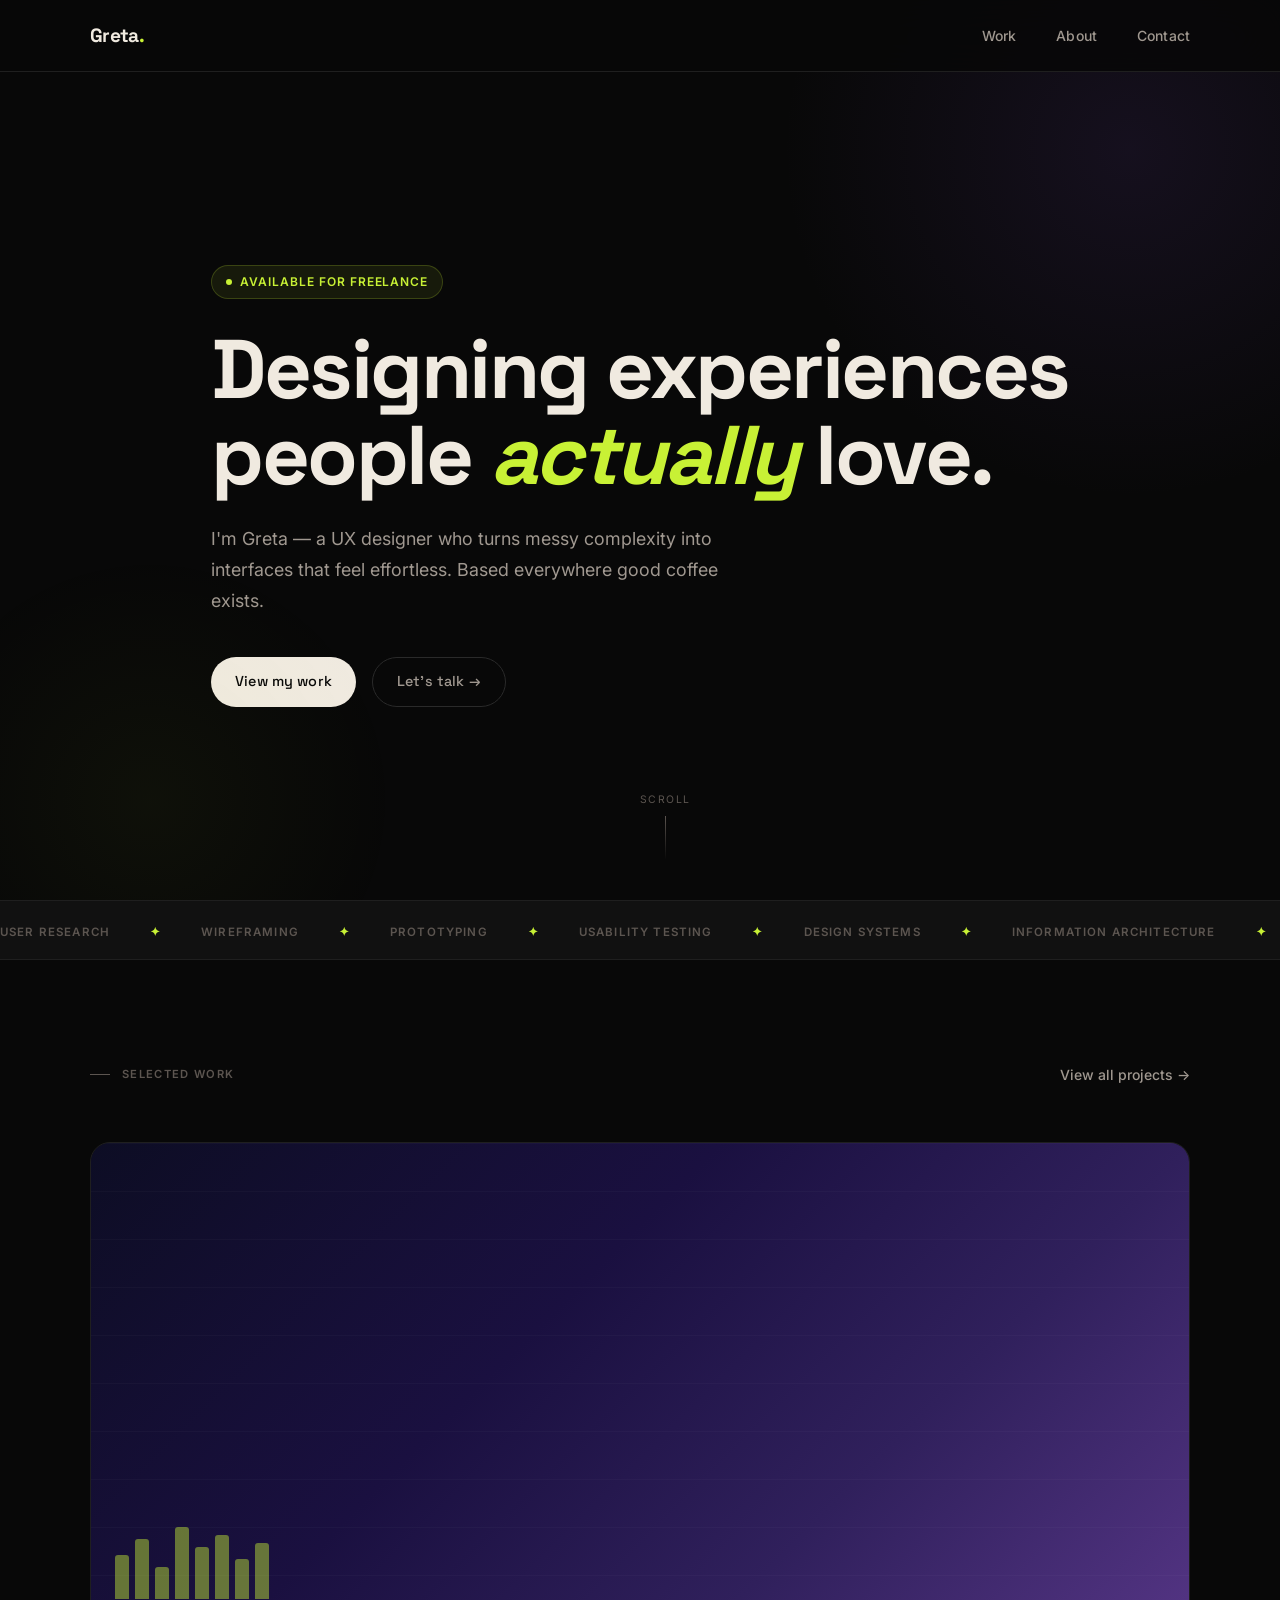
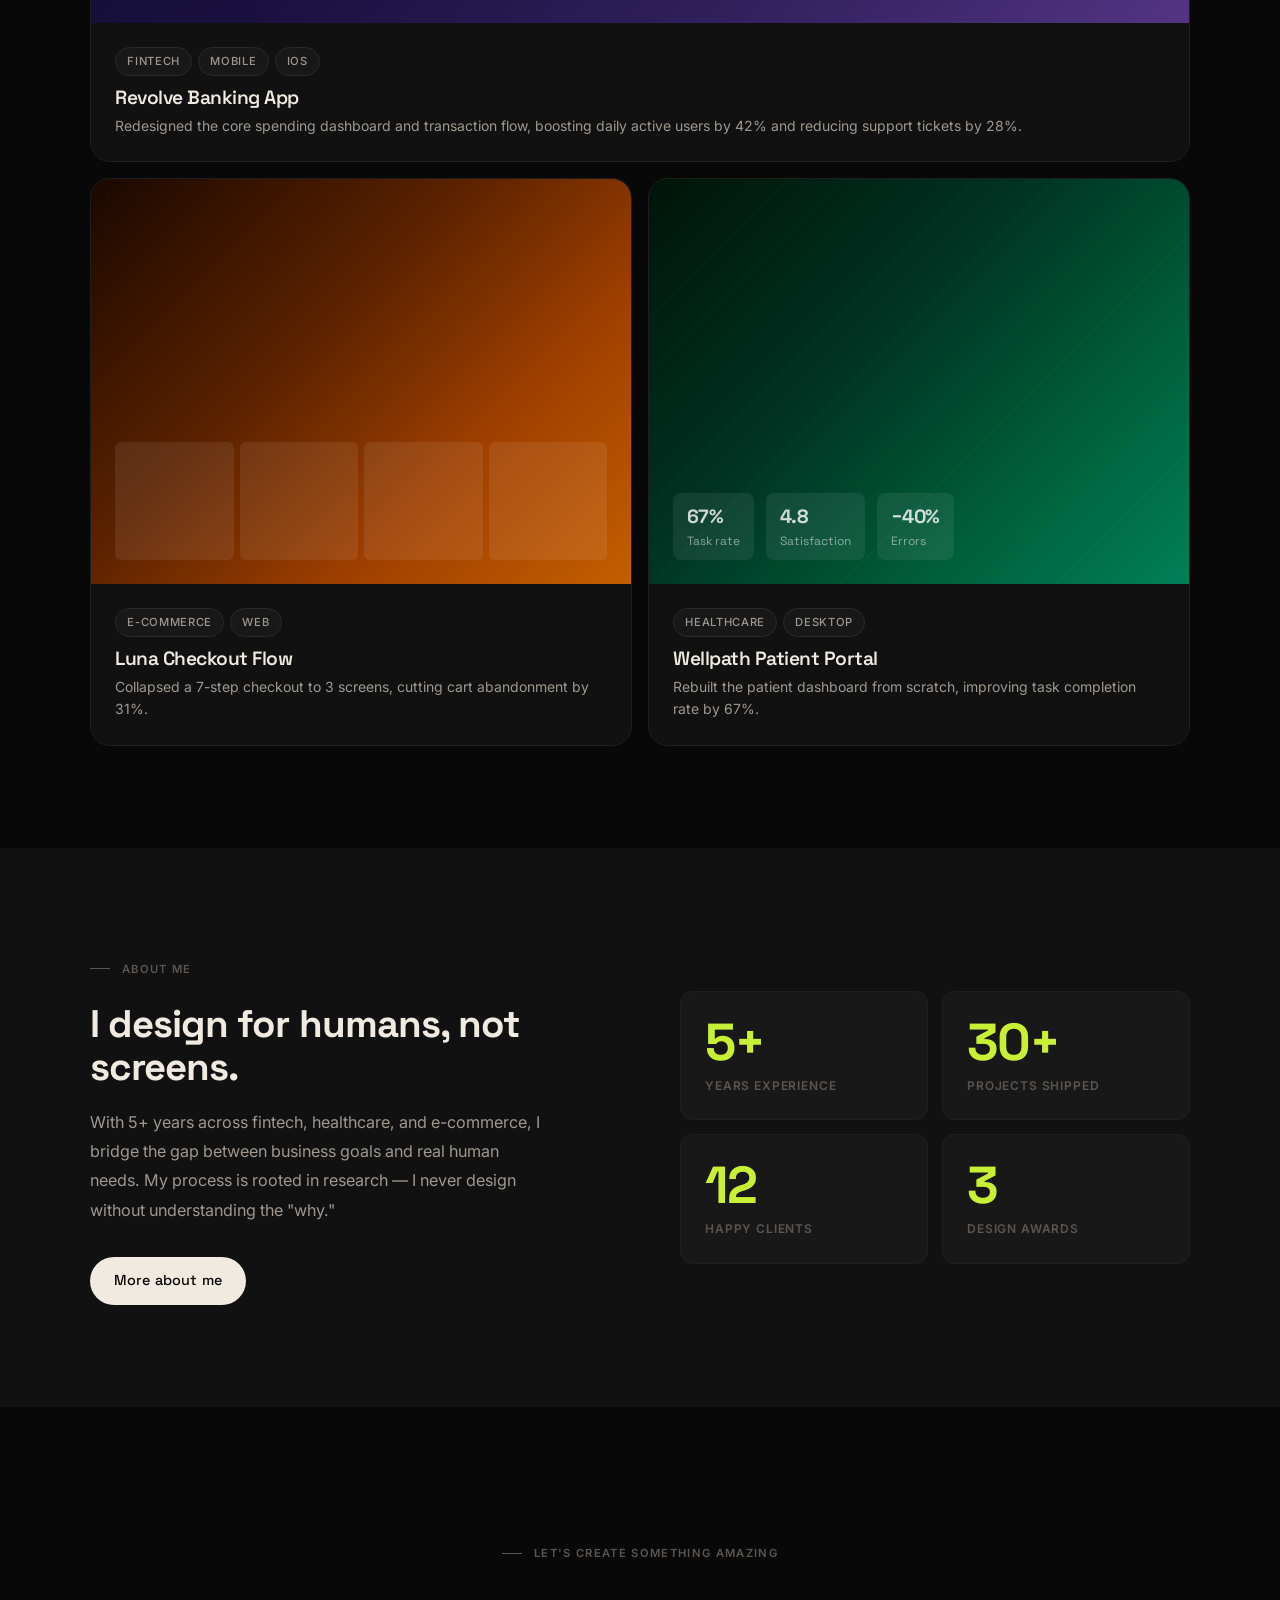
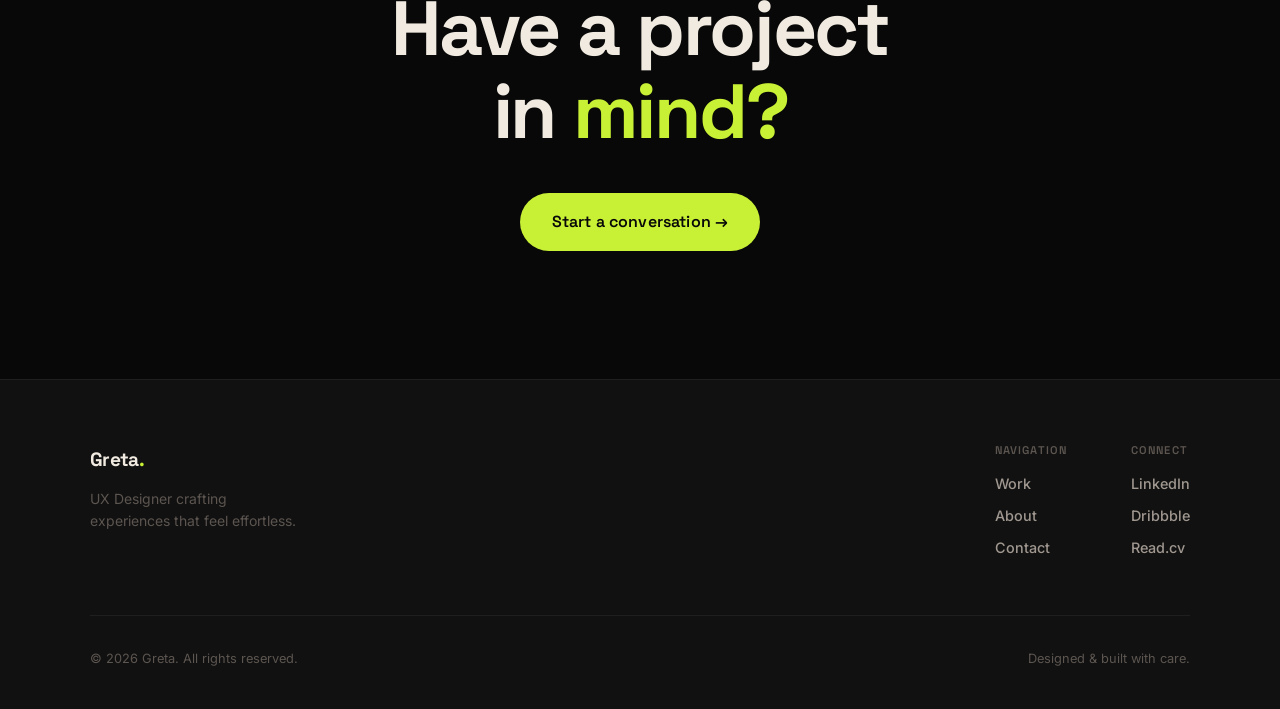
==== index.html @ 7b1c14b8 "first commit" ====
<!DOCTYPE html>
<html lang="en">
<head>
  <meta charset="UTF-8">
  <meta name="viewport" content="width=device-width, initial-scale=1.0">
  <meta name="description" content="Greta — UX Designer crafting intuitive digital experiences that people actually love.">
  <title>Greta — UX Designer</title>
  <link rel="preconnect" href="https://fonts.googleapis.com">
  <link rel="preconnect" href="https://fonts.gstatic.com" crossorigin>
  <link href="https://fonts.googleapis.com/css2?family=Space+Grotesk:wght@300;400;500;600;700&family=Inter:ital,wght@0,300;0,400;0,500;1,400&display=swap" rel="stylesheet">
  <link rel="stylesheet" href="css/style.css">
</head>
<body>

  <!-- ── Navigation ── -->
  <nav class="nav">
    <div class="nav__inner">
      <a href="index.html" class="nav__logo">Greta<span>.</span></a>
      <div class="nav__links">
        <a href="work/index.html"    class="nav__link">Work</a>
        <a href="about/index.html"   class="nav__link">About</a>
        <a href="contact/index.html" class="nav__link">Contact</a>
      </div>
    </div>
  </nav>

  <!-- ── Hero ── -->
  <section class="hero">
    <div class="container">
      <div class="hero__badge">Available for freelance</div>
      <h1 class="hero__hed">
        Designing experiences<br>
        people <em>actually</em> love.
      </h1>
      <p class="hero__sub">
        I'm Greta — a UX designer who turns messy complexity into
        interfaces that feel effortless. Based everywhere good coffee exists.
      </p>
      <div class="hero__actions">
        <a href="work/index.html"    class="btn btn--primary">View my work</a>
        <a href="contact/index.html" class="btn btn--ghost">Let's talk →</a>
      </div>
    </div>
    <div class="hero__scroll">scroll</div>
  </section>

  <!-- ── Marquee ── -->
  <div class="marquee">
    <div class="marquee__track">
      <span>User Research</span><span class="dot">✦</span>
      <span>Wireframing</span><span class="dot">✦</span>
      <span>Prototyping</span><span class="dot">✦</span>
      <span>Usability Testing</span><span class="dot">✦</span>
      <span>Design Systems</span><span class="dot">✦</span>
      <span>Information Architecture</span><span class="dot">✦</span>
      <span>Figma</span><span class="dot">✦</span>
      <span>Interaction Design</span><span class="dot">✦</span>
      <!-- duplicate for seamless loop -->
      <span>User Research</span><span class="dot">✦</span>
      <span>Wireframing</span><span class="dot">✦</span>
      <span>Prototyping</span><span class="dot">✦</span>
      <span>Usability Testing</span><span class="dot">✦</span>
      <span>Design Systems</span><span class="dot">✦</span>
      <span>Information Architecture</span><span class="dot">✦</span>
      <span>Figma</span><span class="dot">✦</span>
      <span>Interaction Design</span><span class="dot">✦</span>
    </div>
  </div>

  <!-- ── Selected Work ── -->
  <section class="section">
    <div class="container">
      <div class="section-header">
        <span class="s-label">Selected Work</span>
        <a href="work/index.html" class="section-header__more">View all projects →</a>
      </div>

      <div class="work-grid">

        <!-- Card 1 — Large, Fintech -->
        <article class="work-card work-card--large">
          <a href="work/index.html">
            <div class="work-card__thumb work-card__thumb--fin">
              <div class="work-card__thumb-inner">
                <div class="ui-chart">
                  <div class="ui-chart__bar" style="height:55%"></div>
                  <div class="ui-chart__bar" style="height:75%"></div>
                  <div class="ui-chart__bar" style="height:40%"></div>
                  <div class="ui-chart__bar" style="height:90%"></div>
                  <div class="ui-chart__bar" style="height:65%"></div>
                  <div class="ui-chart__bar" style="height:80%"></div>
                  <div class="ui-chart__bar" style="height:50%"></div>
                  <div class="ui-chart__bar" style="height:70%"></div>
                </div>
              </div>
              <div class="work-card__overlay"><span>View Case Study →</span></div>
            </div>
            <div class="work-card__body">
              <div class="work-card__tags">
                <span class="tag">Fintech</span>
                <span class="tag">Mobile</span>
                <span class="tag">iOS</span>
              </div>
              <h3 class="work-card__title">Revolve Banking App</h3>
              <p class="work-card__desc">Redesigned the core spending dashboard and transaction flow, boosting daily active users by 42% and reducing support tickets by 28%.</p>
            </div>
          </a>
        </article>

        <!-- Card 2 — E-Commerce -->
        <article class="work-card">
          <a href="work/index.html">
            <div class="work-card__thumb work-card__thumb--eco">
              <div class="work-card__thumb-inner">
                <div class="ui-grid">
                  <div class="ui-grid__cell"></div>
                  <div class="ui-grid__cell"></div>
                  <div class="ui-grid__cell"></div>
                  <div class="ui-grid__cell"></div>
                </div>
              </div>
              <div class="work-card__overlay"><span>View Case Study →</span></div>
            </div>
            <div class="work-card__body">
              <div class="work-card__tags">
                <span class="tag">E-Commerce</span>
                <span class="tag">Web</span>
              </div>
              <h3 class="work-card__title">Luna Checkout Flow</h3>
              <p class="work-card__desc">Collapsed a 7-step checkout to 3 screens, cutting cart abandonment by 31%.</p>
            </div>
          </a>
        </article>

        <!-- Card 3 — Healthcare -->
        <article class="work-card">
          <a href="work/index.html">
            <div class="work-card__thumb work-card__thumb--health">
              <div class="work-card__thumb-inner">
                <div class="ui-stats">
                  <div class="ui-stat"><strong>67%</strong>Task rate</div>
                  <div class="ui-stat"><strong>4.8</strong>Satisfaction</div>
                  <div class="ui-stat"><strong>−40%</strong>Errors</div>
                </div>
              </div>
              <div class="work-card__overlay"><span>View Case Study →</span></div>
            </div>
            <div class="work-card__body">
              <div class="work-card__tags">
                <span class="tag">Healthcare</span>
                <span class="tag">Desktop</span>
              </div>
              <h3 class="work-card__title">Wellpath Patient Portal</h3>
              <p class="work-card__desc">Rebuilt the patient dashboard from scratch, improving task completion rate by 67%.</p>
            </div>
          </a>
        </article>

      </div>
    </div>
  </section>

  <!-- ── About Strip ── -->
  <section class="section section--alt">
    <div class="container">
      <div class="about-strip">
        <div class="about-strip__text">
          <span class="s-label">About me</span>
          <h2 class="about-strip__hed">I design for humans, not screens.</h2>
          <p class="about-strip__p">
            With 5+ years across fintech, healthcare, and e-commerce, I bridge
            the gap between business goals and real human needs. My process
            is rooted in research — I never design without understanding the "why."
          </p>
          <a href="about/index.html" class="btn btn--primary about-strip__cta">More about me</a>
        </div>
        <div class="stats-grid">
          <div class="stat-card">
            <div class="stat-card__num">5+</div>
            <div class="stat-card__label">Years experience</div>
          </div>
          <div class="stat-card">
            <div class="stat-card__num">30+</div>
            <div class="stat-card__label">Projects shipped</div>
          </div>
          <div class="stat-card">
            <div class="stat-card__num">12</div>
            <div class="stat-card__label">Happy clients</div>
          </div>
          <div class="stat-card">
            <div class="stat-card__num">3</div>
            <div class="stat-card__label">Design awards</div>
          </div>
        </div>
      </div>
    </div>
  </section>

  <!-- ── CTA Banner ── -->
  <section class="cta-banner">
    <div class="container">
      <span class="s-label">Let's create something amazing</span>
      <h2 class="cta-banner__hed">Have a project<br>in <span>mind?</span></h2>
      <a href="contact/index.html" class="btn btn--accent btn--lg">Start a conversation →</a>
    </div>
  </section>

  <!-- ── Footer ── -->
  <footer class="footer">
    <div class="container">
      <div class="footer__body">
        <div class="footer__brand">
          <a href="index.html" class="nav__logo">Greta<span>.</span></a>
          <p>UX Designer crafting experiences that feel effortless.</p>
        </div>
        <div class="footer__col">
          <h5>Navigation</h5>
          <a href="work/index.html">Work</a>
          <a href="about/index.html">About</a>
          <a href="contact/index.html">Contact</a>
        </div>
        <div class="footer__col">
          <h5>Connect</h5>
          <a href="#">LinkedIn</a>
          <a href="#">Dribbble</a>
          <a href="#">Read.cv</a>
        </div>
      </div>
      <div class="footer__bottom">
        <span>© 2026 Greta. All rights reserved.</span>
        <span>Designed &amp; built with care.</span>
      </div>
    </div>
  </footer>

</body>
</html>
---- css/style.css ----
/* ============================================================
   GRETA — UX DESIGNER PORTFOLIO
   Global Stylesheet
   ============================================================ */

/* ── Reset & Box Model ── */
*, *::before, *::after {
  box-sizing: border-box;
  margin: 0;
  padding: 0;
}

/* ── Design Tokens ── */
:root {
  --bg:          #080808;
  --surface:     #111111;
  --surface-2:   #181818;
  --border:      #1f1f1f;
  --border-2:    #2a2a2a;

  --text:        #F0EAE0;
  --text-2:      #A09890;
  --text-muted:  #5C5550;

  --accent:      #C8F135;
  --accent-glow: rgba(200, 241, 53, 0.18);
  --accent-dim:  rgba(200, 241, 53, 0.08);

  --font-head: 'Space Grotesk', 'Helvetica Neue', Arial, sans-serif;
  --font-body: 'Inter', 'Helvetica Neue', Arial, sans-serif;

  --r-sm:   6px;
  --r:      12px;
  --r-lg:   20px;
  --r-full: 9999px;

  --nav-h: 72px;
  --max-w: 1180px;

  --ease:     cubic-bezier(0.25, 0.46, 0.45, 0.94);
  --ease-out: cubic-bezier(0.16, 1, 0.3, 1);
}

/* ── Base ── */
html { scroll-behavior: smooth; }

body {
  background-color: var(--bg);
  color: var(--text);
  font-family: var(--font-body);
  font-size: 1rem;
  line-height: 1.65;
  -webkit-font-smoothing: antialiased;
  overflow-x: hidden;
}

a { color: inherit; text-decoration: none; }
img { max-width: 100%; display: block; }

h1, h2, h3, h4, h5 {
  font-family: var(--font-head);
  line-height: 1.08;
  letter-spacing: -0.025em;
}

/* ── Layout ── */
.container {
  max-width: var(--max-w);
  margin: 0 auto;
  padding: 0 clamp(1.25rem, 4vw, 2.5rem);
}

.section       { padding: clamp(4rem, 8vw, 8rem) 0; }
.section--alt  { background-color: var(--surface); }

/* ── Navigation ── */
.nav {
  position: fixed;
  inset: 0 0 auto 0;
  height: var(--nav-h);
  display: flex;
  align-items: center;
  background: rgba(8, 8, 8, 0.85);
  backdrop-filter: blur(24px);
  -webkit-backdrop-filter: blur(24px);
  border-bottom: 1px solid var(--border);
  z-index: 200;
}

.nav__inner {
  width: 100%;
  max-width: var(--max-w);
  margin: 0 auto;
  padding: 0 clamp(1.25rem, 4vw, 2.5rem);
  display: flex;
  align-items: center;
  justify-content: space-between;
}

.nav__logo {
  font-family: var(--font-head);
  font-weight: 700;
  font-size: 1.2rem;
  letter-spacing: -0.035em;
  transition: opacity 0.2s;
}
.nav__logo:hover { opacity: 0.6; }
.nav__logo span  { color: var(--accent); }

.nav__links {
  display: flex;
  align-items: center;
  gap: 2.5rem;
}

.nav__link {
  font-size: 0.875rem;
  font-weight: 500;
  color: var(--text-2);
  letter-spacing: 0.01em;
  transition: color 0.2s;
}
.nav__link:hover { color: var(--text); }

/* ── Buttons ── */
.btn {
  display: inline-flex;
  align-items: center;
  gap: 0.4rem;
  padding: 0.75rem 1.5rem;
  border-radius: var(--r-full);
  font-family: var(--font-head);
  font-weight: 500;
  font-size: 0.9rem;
  letter-spacing: 0.01em;
  cursor: pointer;
  border: none;
  transition: all 0.25s var(--ease);
  text-decoration: none;
}

.btn--primary {
  background: var(--text);
  color: var(--bg);
}
.btn--primary:hover {
  background: var(--accent);
  transform: translateY(-2px);
}

.btn--ghost {
  background: transparent;
  color: var(--text-2);
  border: 1px solid var(--border-2);
}
.btn--ghost:hover {
  border-color: var(--text-2);
  color: var(--text);
  transform: translateY(-2px);
}

.btn--accent {
  background: var(--accent);
  color: var(--bg);
  font-weight: 600;
}
.btn--accent:hover {
  background: #d8ff48;
  transform: translateY(-2px);
  box-shadow: 0 8px 32px var(--accent-glow);
}

.btn--lg {
  padding: 1rem 2rem;
  font-size: 1rem;
}

/* ── Tags ── */
.tag {
  display: inline-block;
  background: var(--surface-2);
  border: 1px solid var(--border-2);
  color: var(--text-2);
  font-size: 0.7rem;
  font-weight: 500;
  letter-spacing: 0.06em;
  text-transform: uppercase;
  padding: 0.25rem 0.7rem;
  border-radius: var(--r-full);
}

/* ── Section Label ── */
.s-label {
  display: inline-flex;
  align-items: center;
  gap: 0.75rem;
  font-size: 0.7rem;
  font-weight: 600;
  letter-spacing: 0.12em;
  text-transform: uppercase;
  color: var(--text-muted);
}
.s-label::before {
  content: '';
  width: 20px;
  height: 1px;
  background: var(--text-muted);
  flex-shrink: 0;
}

/* ── Section Header ── */
.section-header {
  display: flex;
  align-items: center;
  justify-content: space-between;
  margin-bottom: 3.5rem;
}
.section-header__more {
  font-size: 0.875rem;
  font-weight: 500;
  color: var(--text-2);
  transition: color 0.2s;
}
.section-header__more:hover { color: var(--accent); }

/* ============================================================
   HOME — HERO
   ============================================================ */
.hero {
  min-height: 100vh;
  display: flex;
  align-items: center;
  padding-top: var(--nav-h);
  position: relative;
  overflow: hidden;
}

/* Ambient glow */
.hero::before {
  content: '';
  position: absolute;
  width: 700px;
  height: 700px;
  top: -200px;
  right: -200px;
  background: radial-gradient(circle, rgba(83, 52, 131, 0.18) 0%, transparent 70%);
  pointer-events: none;
}
.hero::after {
  content: '';
  position: absolute;
  width: 500px;
  height: 500px;
  bottom: -150px;
  left: -100px;
  background: radial-gradient(circle, rgba(200, 241, 53, 0.04) 0%, transparent 70%);
  pointer-events: none;
}

.hero__badge {
  display: inline-flex;
  align-items: center;
  gap: 0.5rem;
  background: var(--accent-dim);
  border: 1px solid rgba(200, 241, 53, 0.2);
  color: var(--accent);
  font-size: 0.75rem;
  font-weight: 600;
  letter-spacing: 0.08em;
  text-transform: uppercase;
  padding: 0.375rem 0.875rem;
  border-radius: var(--r-full);
  margin-bottom: 1.75rem;
  animation: fadeUp 0.7s var(--ease-out) 0.1s both;
}
.hero__badge::before {
  content: '';
  width: 6px;
  height: 6px;
  border-radius: 50%;
  background: var(--accent);
  animation: pulse 2s ease infinite;
}

.hero__hed {
  font-size: clamp(2.75rem, 6.5vw, 6.5rem);
  font-weight: 700;
  letter-spacing: -0.03em;
  line-height: 1.03;
  margin-bottom: 1.5rem;
  animation: fadeUp 0.8s var(--ease-out) 0.2s both;
}
.hero__hed em {
  font-style: italic;
  color: var(--accent);
}

.hero__sub {
  font-size: clamp(1rem, 1.4vw, 1.2rem);
  color: var(--text-2);
  max-width: 520px;
  line-height: 1.75;
  margin-bottom: 2.5rem;
  animation: fadeUp 0.8s var(--ease-out) 0.35s both;
}

.hero__actions {
  display: flex;
  gap: 1rem;
  flex-wrap: wrap;
  animation: fadeUp 0.8s var(--ease-out) 0.5s both;
}

.hero__scroll {
  position: absolute;
  bottom: 2.5rem;
  left: 50%;
  transform: translateX(-50%);
  display: flex;
  flex-direction: column;
  align-items: center;
  gap: 0.5rem;
  font-size: 0.65rem;
  letter-spacing: 0.14em;
  text-transform: uppercase;
  color: var(--text-muted);
  animation: fadeUp 1s var(--ease-out) 1.2s both;
}
.hero__scroll::after {
  content: '';
  width: 1px;
  height: 44px;
  background: linear-gradient(to bottom, var(--text-muted), transparent);
  animation: scrollLine 1.8s ease-in-out infinite;
}

/* ============================================================
   HOME — MARQUEE
   ============================================================ */
.marquee {
  overflow: hidden;
  white-space: nowrap;
  padding: 1rem 0;
  border-top: 1px solid var(--border);
  border-bottom: 1px solid var(--border);
  background: var(--surface);
}

.marquee__track {
  display: inline-flex;
  gap: 2.5rem;
  animation: marquee 36s linear infinite;
}
.marquee__track span {
  font-size: 0.72rem;
  font-weight: 600;
  letter-spacing: 0.1em;
  text-transform: uppercase;
  color: var(--text-muted);
  flex-shrink: 0;
}
.marquee__track span.dot { color: var(--accent); }

/* ============================================================
   HOME — WORK GRID
   ============================================================ */
.work-grid {
  display: grid;
  grid-template-columns: repeat(2, 1fr);
  gap: 1rem;
}

.work-card {
  background: var(--surface);
  border: 1px solid var(--border);
  border-radius: var(--r-lg);
  overflow: hidden;
  transition: transform 0.4s var(--ease-out), border-color 0.3s;
}
.work-card:hover {
  transform: translateY(-5px);
  border-color: var(--border-2);
}
.work-card--large { grid-column: 1 / -1; }

.work-card a {
  display: block;
  color: inherit;
}

.work-card__thumb {
  aspect-ratio: 16 / 7;
  position: relative;
  overflow: hidden;
}
.work-card:not(.work-card--large) .work-card__thumb {
  aspect-ratio: 4 / 3;
}

.work-card__thumb--fin {
  background:
    repeating-linear-gradient(0deg, transparent, transparent 47px, rgba(255,255,255,0.025) 47px, rgba(255,255,255,0.025) 48px),
    linear-gradient(135deg, #0d0d24 0%, #1a1040 40%, #30205c 70%, #533483 100%);
}
.work-card__thumb--eco {
  background:
    radial-gradient(circle at 50% 50%, rgba(255,255,255,0.04) 1px, transparent 1px),
    linear-gradient(135deg, #1a0800 0%, #5c2200 40%, #a04000 70%, #c45e00 100%);
  background-size: 32px 32px, 100%;
}
.work-card__thumb--health {
  background:
    repeating-linear-gradient(-45deg, transparent, transparent 18px, rgba(255,255,255,0.02) 18px, rgba(255,255,255,0.02) 19px),
    linear-gradient(135deg, #001408 0%, #003322 40%, #005c3a 70%, #008057 100%);
}

.work-card__thumb-inner {
  position: absolute;
  inset: 0;
  display: flex;
  align-items: flex-end;
  padding: 1.5rem;
}

/* Fake UI bar chart inside fintech card */
.ui-chart {
  display: flex;
  align-items: flex-end;
  gap: 6px;
  height: 80px;
}
.ui-chart__bar {
  width: 14px;
  border-radius: 3px 3px 0 0;
  opacity: 0.45;
  background: var(--accent);
  transition: opacity 0.2s;
}
.work-card:hover .ui-chart__bar { opacity: 0.7; }

/* Fake product grid in eco card */
.ui-grid {
  display: grid;
  grid-template-columns: repeat(4, 1fr);
  gap: 6px;
  width: 100%;
}
.ui-grid__cell {
  aspect-ratio: 1;
  border-radius: 6px;
  background: rgba(255,255,255,0.08);
}

/* Fake stats in health card */
.ui-stats {
  display: flex;
  gap: 0.75rem;
}
.ui-stat {
  background: rgba(255,255,255,0.07);
  border-radius: 8px;
  padding: 0.5rem 0.875rem;
  font-family: var(--font-head);
  font-size: 0.75rem;
  color: rgba(255,255,255,0.5);
  white-space: nowrap;
}
.ui-stat strong {
  display: block;
  font-size: 1.2rem;
  color: rgba(255,255,255,0.8);
  font-weight: 700;
  letter-spacing: -0.03em;
}

.work-card__overlay {
  position: absolute;
  inset: 0;
  background: rgba(0,0,0,0.2);
  display: flex;
  align-items: center;
  justify-content: center;
  opacity: 0;
  transition: opacity 0.3s var(--ease);
}
.work-card__overlay span {
  background: var(--accent);
  color: var(--bg);
  font-family: var(--font-head);
  font-weight: 600;
  font-size: 0.875rem;
  padding: 0.75rem 1.5rem;
  border-radius: var(--r-full);
}
.work-card:hover .work-card__overlay { opacity: 1; }

.work-card__body {
  padding: 1.5rem;
}
.work-card__tags {
  display: flex;
  flex-wrap: wrap;
  gap: 0.375rem;
  margin-bottom: 0.75rem;
}
.work-card__title {
  font-size: 1.2rem;
  font-weight: 600;
  margin-bottom: 0.4rem;
  transition: color 0.2s;
}
.work-card:hover .work-card__title { color: var(--accent); }

.work-card__desc {
  font-size: 0.875rem;
  color: var(--text-2);
  line-height: 1.6;
}

/* ============================================================
   HOME — ABOUT STRIP
   ============================================================ */
.about-strip {
  display: grid;
  grid-template-columns: 1fr 1fr;
  gap: 5rem;
  align-items: center;
}

.about-strip__text .s-label { margin-bottom: 1.5rem; }
.about-strip__hed {
  font-size: clamp(1.6rem, 3vw, 2.4rem);
  margin-bottom: 1.25rem;
  line-height: 1.12;
}
.about-strip__p {
  color: var(--text-2);
  line-height: 1.8;
  max-width: 460px;
  font-size: 1.0125rem;
}
.about-strip__cta { margin-top: 2rem; }

.stats-grid {
  display: grid;
  grid-template-columns: 1fr 1fr;
  gap: 0.875rem;
}

.stat-card {
  background: var(--surface-2);
  border: 1px solid var(--border);
  border-radius: var(--r);
  padding: 1.5rem;
  transition: border-color 0.25s, transform 0.3s var(--ease-out);
}
.stat-card:hover {
  border-color: var(--accent);
  transform: translateY(-3px);
}
.stat-card__num {
  font-family: var(--font-head);
  font-size: 3.25rem;
  font-weight: 700;
  letter-spacing: -0.04em;
  color: var(--accent);
  line-height: 1;
  margin-bottom: 0.5rem;
}
.stat-card__label {
  font-size: 0.75rem;
  font-weight: 600;
  text-transform: uppercase;
  letter-spacing: 0.07em;
  color: var(--text-muted);
}

/* ============================================================
   HOME — CTA BANNER
   ============================================================ */
.cta-banner {
  text-align: center;
  padding: clamp(5rem, 10vw, 10rem) 0;
}
.cta-banner .s-label {
  justify-content: center;
  margin-bottom: 1.5rem;
}
.cta-banner__hed {
  font-size: clamp(2.5rem, 6vw, 5.5rem);
  letter-spacing: -0.03em;
  margin-bottom: 2.5rem;
}
.cta-banner__hed span { color: var(--accent); }

/* ============================================================
   FOOTER
   ============================================================ */
.footer {
  background: var(--surface);
  border-top: 1px solid var(--border);
  padding: 4rem 0 2.5rem;
}
.footer__body {
  display: grid;
  grid-template-columns: 1fr auto auto;
  gap: 4rem;
  margin-bottom: 3rem;
}
.footer__brand p {
  color: var(--text-muted);
  font-size: 0.875rem;
  margin-top: 0.75rem;
  max-width: 220px;
  line-height: 1.6;
}
.footer__col h5 {
  font-size: 0.7rem;
  font-weight: 600;
  text-transform: uppercase;
  letter-spacing: 0.1em;
  color: var(--text-muted);
  margin-bottom: 1rem;
}
.footer__col a {
  display: block;
  font-size: 0.9rem;
  color: var(--text-2);
  font-weight: 500;
  margin-bottom: 0.5rem;
  transition: color 0.2s;
}
.footer__col a:hover { color: var(--text); }

.footer__bottom {
  padding-top: 2rem;
  border-top: 1px solid var(--border);
  display: flex;
  justify-content: space-between;
  font-size: 0.8rem;
  color: var(--text-muted);
}

/* ============================================================
   INNER PAGE HERO
   ============================================================ */
.page-hero {
  padding: calc(var(--nav-h) + clamp(4rem, 8vw, 7rem)) 0 clamp(3rem, 5vw, 5rem);
  border-bottom: 1px solid var(--border);
}
.page-hero .s-label { margin-bottom: 1.5rem; animation: fadeUp 0.6s var(--ease-out) 0.1s both; }
.page-hero__hed {
  font-size: clamp(2.5rem, 5.5vw, 5rem);
  letter-spacing: -0.03em;
  margin-bottom: 1.25rem;
  animation: fadeUp 0.8s var(--ease-out) 0.2s both;
}
.page-hero__sub {
  font-size: clamp(1rem, 1.4vw, 1.2rem);
  color: var(--text-2);
  max-width: 540px;
  line-height: 1.7;
  animation: fadeUp 0.8s var(--ease-out) 0.3s both;
}

/* ============================================================
   ABOUT PAGE
   ============================================================ */
.profile-grid {
  display: grid;
  grid-template-columns: 280px 1fr;
  gap: 4rem;
  align-items: start;
}

.profile-photo {
  position: sticky;
  top: calc(var(--nav-h) + 2rem);
}

.profile-photo__img {
  width: 100%;
  aspect-ratio: 3/4;
  border-radius: var(--r-lg);
  background: linear-gradient(160deg, #1a1040 0%, #2d1060 50%, #533483 100%);
  position: relative;
  overflow: hidden;
  border: 1px solid var(--border-2);
}
.profile-photo__img::after {
  content: 'G';
  position: absolute;
  inset: 0;
  display: flex;
  align-items: center;
  justify-content: center;
  font-family: var(--font-head);
  font-size: 8rem;
  font-weight: 700;
  color: rgba(255,255,255,0.08);
  letter-spacing: -0.05em;
}

.profile-photo__caption {
  margin-top: 1rem;
  font-size: 0.8rem;
  color: var(--text-muted);
  text-align: center;
}
.profile-photo__caption span {
  color: var(--accent);
  font-weight: 600;
}

.profile-bio h2 {
  font-size: clamp(1.5rem, 2.5vw, 2rem);
  margin-bottom: 1.5rem;
}
.profile-bio p {
  color: var(--text-2);
  line-height: 1.85;
  margin-bottom: 1.25rem;
  font-size: 1.05rem;
}

.skills-block { margin-top: 2.5rem; }
.skills-block .s-label { margin-bottom: 1.25rem; }

.skills-list {
  display: flex;
  flex-wrap: wrap;
  gap: 0.5rem;
}
.skill-pill {
  background: var(--surface-2);
  border: 1px solid var(--border-2);
  color: var(--text);
  font-size: 0.875rem;
  font-weight: 500;
  padding: 0.4rem 0.875rem;
  border-radius: var(--r-full);
  transition: border-color 0.2s, color 0.2s;
}
.skill-pill:hover {
  border-color: var(--accent);
  color: var(--accent);
}

/* Experience Timeline */
.timeline {
  padding-left: 2rem;
  border-left: 1px solid var(--border);
}

.timeline-item {
  position: relative;
  padding-bottom: 3rem;
  margin-bottom: 3rem;
  border-bottom: 1px solid var(--border);
}
.timeline-item:last-child {
  border-bottom: none;
  padding-bottom: 0;
  margin-bottom: 0;
}
.timeline-item::before {
  content: '';
  position: absolute;
  left: -2.4rem;
  top: 0.35rem;
  width: 10px;
  height: 10px;
  border-radius: 50%;
  background: var(--accent);
  box-shadow: 0 0 0 4px rgba(200,241,53,0.12);
}

.timeline-period {
  font-size: 0.7rem;
  font-weight: 600;
  letter-spacing: 0.1em;
  text-transform: uppercase;
  color: var(--accent);
  margin-bottom: 0.4rem;
}
.timeline-role {
  font-family: var(--font-head);
  font-size: 1.2rem;
  font-weight: 600;
  margin-bottom: 0.25rem;
}
.timeline-co {
  color: var(--text-2);
  font-size: 0.9rem;
  margin-bottom: 0.875rem;
}
.timeline-desc {
  color: var(--text-2);
  font-size: 0.9375rem;
  line-height: 1.7;
}
.timeline-tags {
  display: flex;
  gap: 0.375rem;
  flex-wrap: wrap;
  margin-top: 0.875rem;
}

/* Tools */
.tools-grid {
  display: grid;
  grid-template-columns: repeat(auto-fill, minmax(110px, 1fr));
  gap: 0.75rem;
}
.tool-card {
  background: var(--surface);
  border: 1px solid var(--border);
  border-radius: var(--r);
  padding: 1.125rem 0.75rem;
  text-align: center;
  transition: all 0.25s var(--ease);
  cursor: default;
}
.tool-card:hover {
  border-color: var(--accent);
  transform: translateY(-3px);
}
.tool-card__icon { font-size: 1.5rem; margin-bottom: 0.5rem; }
.tool-card__name {
  font-size: 0.8rem;
  font-weight: 500;
  color: var(--text-2);
}

/* ============================================================
   WORK PAGE
   ============================================================ */
.work-listing {
  display: grid;
  grid-template-columns: repeat(2, 1fr);
  gap: 1.5rem;
}

.project-card {
  background: var(--surface);
  border: 1px solid var(--border);
  border-radius: var(--r-lg);
  overflow: hidden;
  transition: transform 0.4s var(--ease-out), border-color 0.3s;
  display: block;
  color: inherit;
}
.project-card:hover {
  transform: translateY(-6px);
  border-color: var(--border-2);
}

.project-card__thumb {
  aspect-ratio: 4/3;
  position: relative;
  overflow: hidden;
}
.project-card__thumb::after {
  content: '';
  position: absolute;
  inset: 0;
  background: rgba(0,0,0,0);
  transition: background 0.3s;
}
.project-card:hover .project-card__thumb::after {
  background: rgba(0,0,0,0.12);
}

.project-card__thumb--fin {
  background:
    repeating-linear-gradient(0deg, transparent, transparent 47px, rgba(255,255,255,0.025) 47px, rgba(255,255,255,0.025) 48px),
    linear-gradient(135deg, #0d0d24, #533483);
}
.project-card__thumb--eco {
  background:
    radial-gradient(circle at 50% 50%, rgba(255,255,255,0.05) 1px, transparent 1px),
    linear-gradient(135deg, #1a0800, #c45e00);
  background-size: 28px 28px, 100%;
}
.project-card__thumb--health {
  background:
    repeating-linear-gradient(-45deg, transparent, transparent 18px, rgba(255,255,255,0.025) 18px, rgba(255,255,255,0.025) 19px),
    linear-gradient(135deg, #001408, #00895a);
}
.project-card__thumb--saas {
  background:
    repeating-linear-gradient(90deg, transparent, transparent 39px, rgba(255,255,255,0.03) 39px, rgba(255,255,255,0.03) 40px),
    linear-gradient(135deg, #00101a, #0069a0);
}
.project-card__thumb--travel {
  background:
    radial-gradient(ellipse at 30% 70%, rgba(255,255,255,0.04) 0%, transparent 60%),
    linear-gradient(135deg, #0a0015, #6b21a8);
}
.project-card__thumb--food {
  background:
    repeating-linear-gradient(0deg, transparent, transparent 23px, rgba(255,255,255,0.03) 23px, rgba(255,255,255,0.03) 24px),
    linear-gradient(135deg, #1a0008, #c0154a);
}

.project-card__body {
  padding: 1.5rem;
}
.project-card__tags {
  display: flex;
  gap: 0.375rem;
  flex-wrap: wrap;
  margin-bottom: 0.875rem;
}
.project-card__title {
  font-size: 1.3rem;
  font-weight: 600;
  margin-bottom: 0.5rem;
  transition: color 0.2s;
}
.project-card:hover .project-card__title { color: var(--accent); }
.project-card__desc {
  font-size: 0.9rem;
  color: var(--text-2);
  line-height: 1.6;
  margin-bottom: 1.25rem;
}
.project-card__footer {
  display: flex;
  align-items: center;
  justify-content: space-between;
  padding-top: 1rem;
  border-top: 1px solid var(--border);
  font-size: 0.8rem;
  color: var(--text-muted);
}
.project-card__arrow {
  color: var(--accent);
  font-size: 1.1rem;
  transition: transform 0.2s;
}
.project-card:hover .project-card__arrow { transform: translateX(4px); }

/* Services Section */
.services-grid {
  display: grid;
  grid-template-columns: repeat(3, 1fr);
  gap: 1rem;
}
.service-card {
  background: var(--surface);
  border: 1px solid var(--border);
  border-radius: var(--r);
  padding: 2rem 1.5rem;
  transition: border-color 0.25s, transform 0.3s var(--ease-out);
}
.service-card:hover {
  border-color: var(--accent);
  transform: translateY(-3px);
}
.service-card__icon {
  font-size: 1.75rem;
  margin-bottom: 1rem;
}
.service-card__title {
  font-family: var(--font-head);
  font-size: 1.05rem;
  font-weight: 600;
  margin-bottom: 0.625rem;
}
.service-card__desc {
  font-size: 0.875rem;
  color: var(--text-2);
  line-height: 1.65;
}

/* ============================================================
   CONTACT PAGE
   ============================================================ */
.contact-grid {
  display: grid;
  grid-template-columns: 1fr 1.6fr;
  gap: 4rem;
  align-items: start;
}

.contact-info__hed {
  font-size: clamp(1.5rem, 2.5vw, 2.25rem);
  margin-bottom: 1rem;
  line-height: 1.15;
}
.contact-info__p {
  color: var(--text-2);
  line-height: 1.8;
  margin-bottom: 2.5rem;
}

.contact-details {
  display: flex;
  flex-direction: column;
  gap: 1.25rem;
  margin-bottom: 2.5rem;
}
.contact-detail__label {
  font-size: 0.68rem;
  font-weight: 600;
  text-transform: uppercase;
  letter-spacing: 0.1em;
  color: var(--text-muted);
  margin-bottom: 0.2rem;
}
.contact-detail__val {
  font-size: 0.9375rem;
  font-weight: 500;
  color: var(--text);
  transition: color 0.2s;
}
.contact-detail__val:hover { color: var(--accent); }

.socials {
  display: flex;
  gap: 0.625rem;
  flex-wrap: wrap;
}
.social-btn {
  background: var(--surface);
  border: 1px solid var(--border-2);
  color: var(--text-2);
  font-family: var(--font-head);
  font-weight: 500;
  font-size: 0.875rem;
  padding: 0.5rem 1rem;
  border-radius: var(--r-full);
  transition: all 0.2s;
}
.social-btn:hover {
  border-color: var(--accent);
  color: var(--accent);
}

.contact-form-wrap {
  background: var(--surface);
  border: 1px solid var(--border);
  border-radius: var(--r-lg);
  padding: clamp(1.5rem, 4vw, 2.5rem);
}

.form-row {
  display: grid;
  grid-template-columns: 1fr 1fr;
  gap: 1rem;
}
.form-group { margin-bottom: 1.25rem; }

.form-label {
  display: block;
  font-size: 0.72rem;
  font-weight: 600;
  text-transform: uppercase;
  letter-spacing: 0.08em;
  color: var(--text-muted);
  margin-bottom: 0.4rem;
}

.form-input,
.form-textarea,
.form-select {
  width: 100%;
  background: var(--bg);
  border: 1px solid var(--border-2);
  border-radius: var(--r);
  color: var(--text);
  font-family: var(--font-body);
  font-size: 0.9375rem;
  padding: 0.8rem 1rem;
  outline: none;
  transition: border-color 0.2s, box-shadow 0.2s;
  -webkit-appearance: none;
}
.form-input:focus,
.form-textarea:focus,
.form-select:focus {
  border-color: var(--accent);
  box-shadow: 0 0 0 3px rgba(200, 241, 53, 0.08);
}
.form-input::placeholder,
.form-textarea::placeholder { color: var(--text-muted); }
.form-textarea { resize: vertical; min-height: 130px; }
.form-select option { background: var(--surface); }

/* ============================================================
   ANIMATIONS
   ============================================================ */

@keyframes fadeUp {
  from { opacity: 0; transform: translateY(28px); }
  to   { opacity: 1; transform: translateY(0); }
}

@keyframes marquee {
  from { transform: translateX(0); }
  to   { transform: translateX(-50%); }
}

@keyframes scrollLine {
  0%   { opacity: 0; transform: scaleY(0); transform-origin: top; }
  40%  { opacity: 1; transform: scaleY(1); transform-origin: top; }
  80%  { opacity: 1; transform: scaleY(1); transform-origin: bottom; }
  100% { opacity: 0; transform: scaleY(0); transform-origin: bottom; }
}

@keyframes pulse {
  0%, 100% { opacity: 1;   box-shadow: 0 0 0 0 rgba(200,241,53,0.4); }
  50%       { opacity: 0.8; box-shadow: 0 0 0 4px rgba(200,241,53,0); }
}

/* ============================================================
   RESPONSIVE
   ============================================================ */

@media (max-width: 900px) {
  .work-grid,
  .work-listing,
  .services-grid { grid-template-columns: 1fr; }
  .work-card--large { grid-column: 1; }
  .about-strip,
  .profile-grid,
  .contact-grid { grid-template-columns: 1fr; gap: 3rem; }
  .profile-photo { position: static; }
  .profile-photo__img { max-width: 260px; aspect-ratio: 1/1; }
  .footer__body { grid-template-columns: 1fr 1fr; }
}

@media (max-width: 600px) {
  .nav__links { gap: 1.5rem; }
  .hero__actions { flex-direction: column; align-items: flex-start; }
  .stats-grid { grid-template-columns: 1fr 1fr; }
  .form-row { grid-template-columns: 1fr; }
  .footer__body { grid-template-columns: 1fr; gap: 2rem; }
  .footer__bottom { flex-direction: column; gap: 0.375rem; text-align: center; }
}
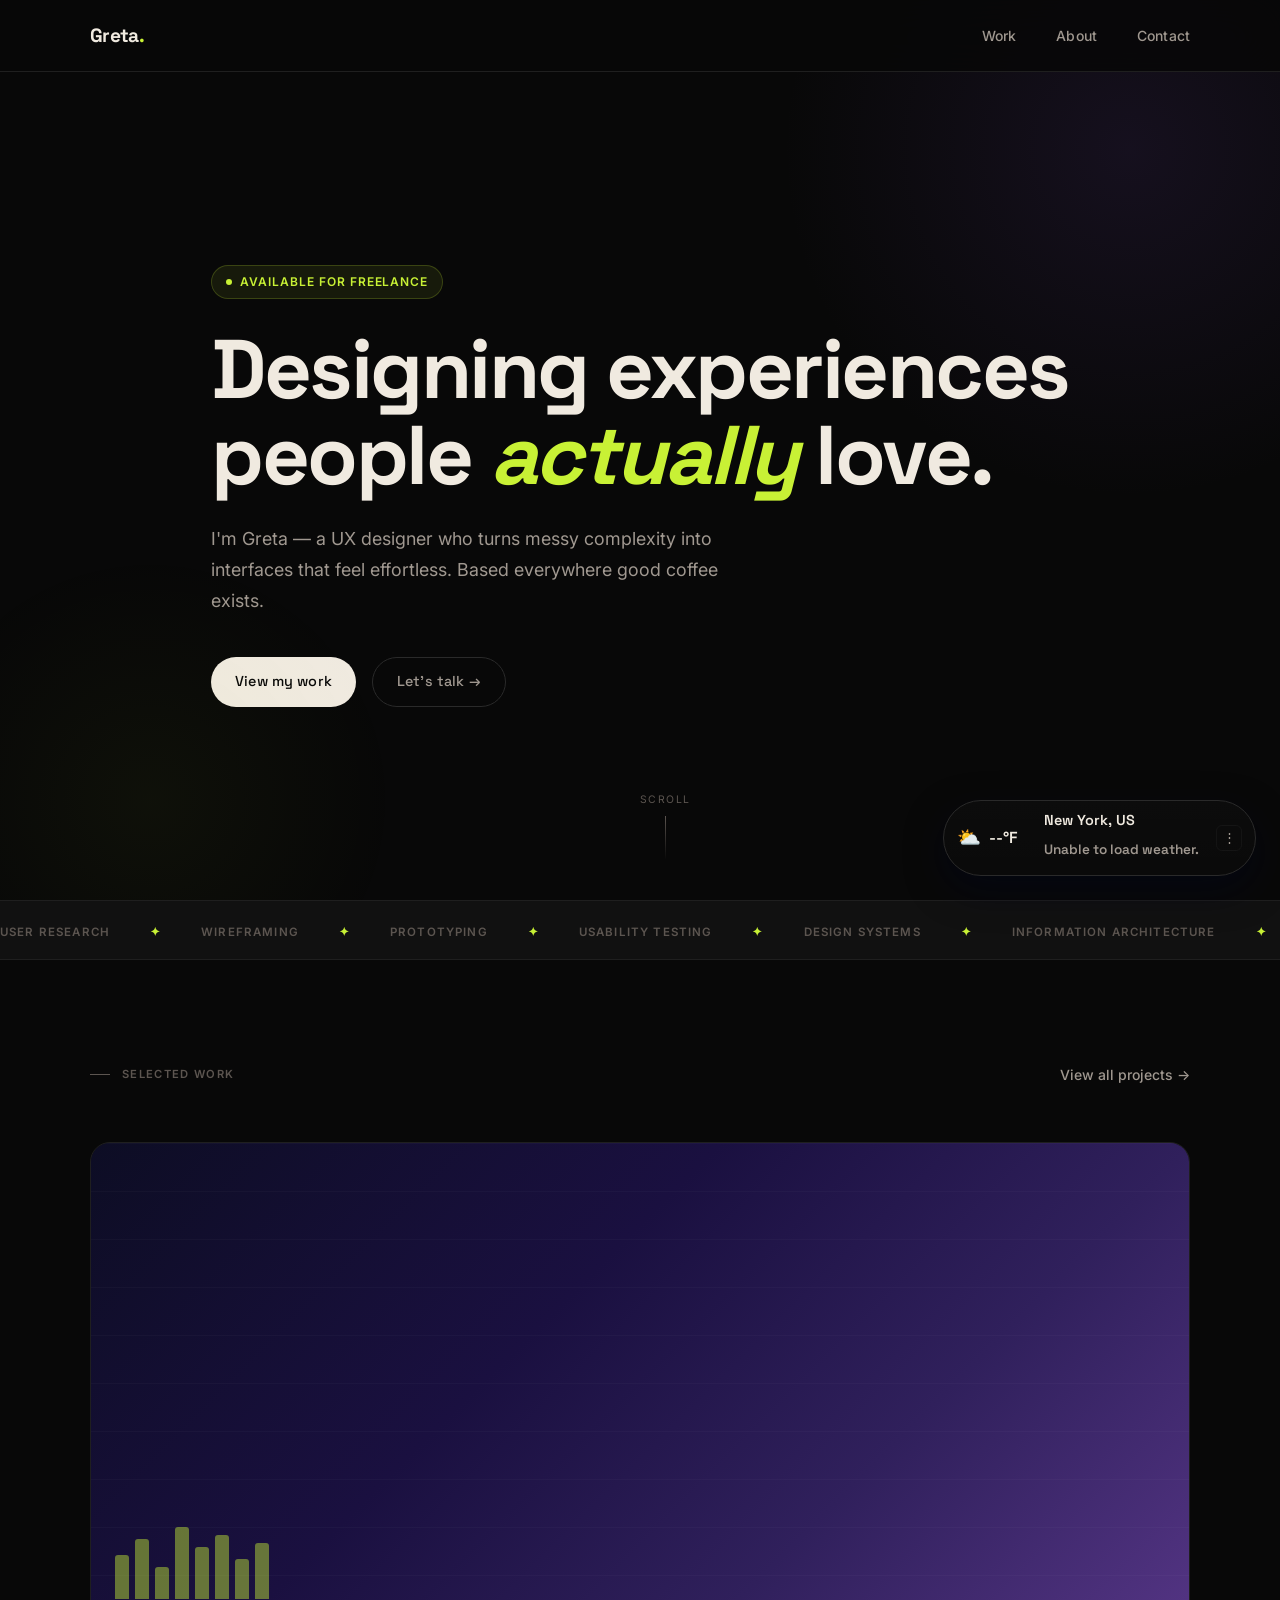
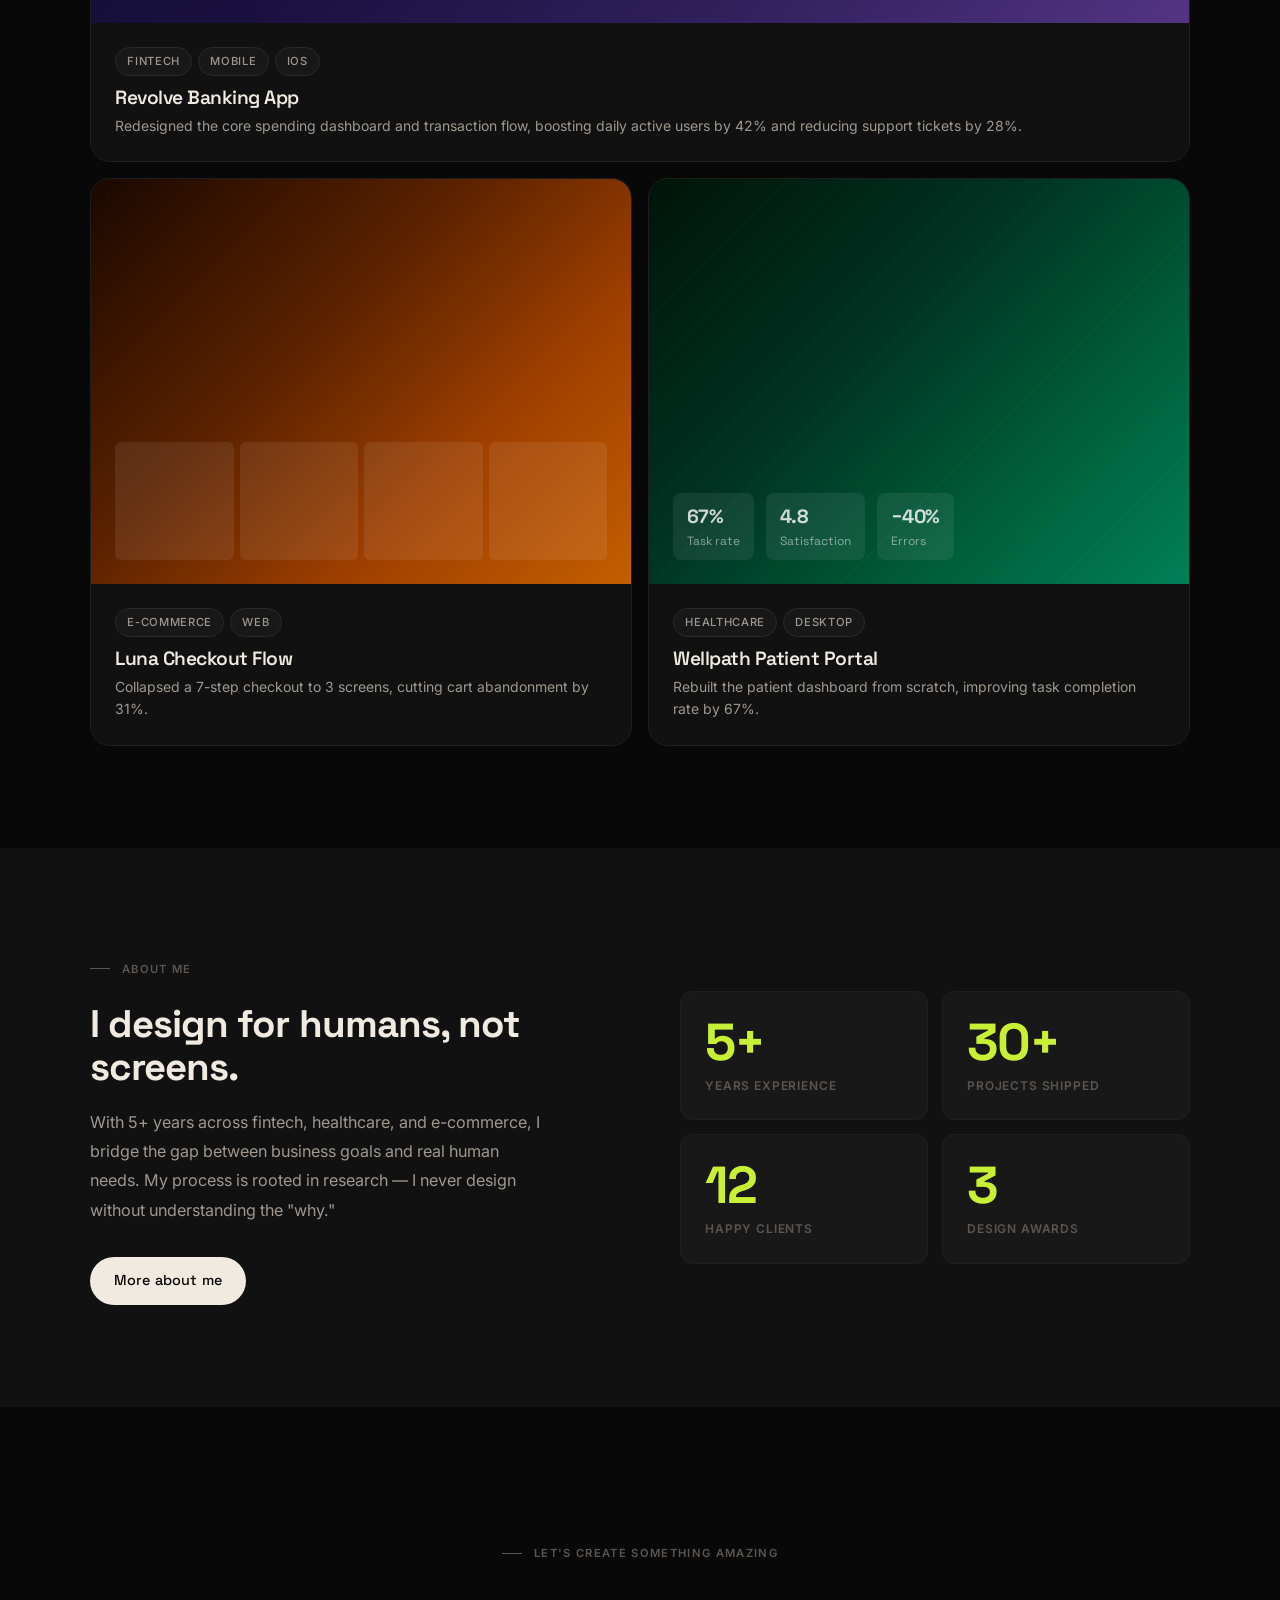
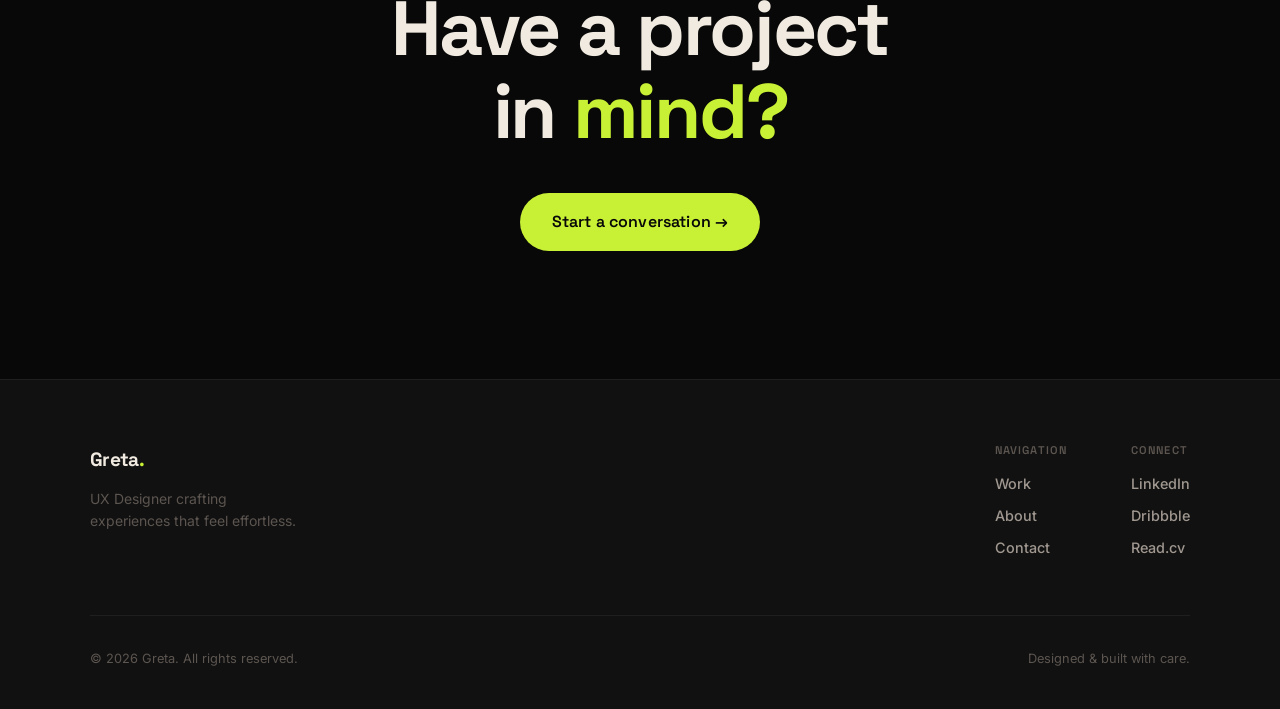
==== commit a35a0b02: "Add floating weather widget with dynamic weather data" ====
--- a/index.html
+++ b/index.html
@@ -233,6 +233,91 @@
     </div>
   </footer>
 
+  <!-- Floating weather widget (self-contained card) -->
+  <div id="weather-widget" class="weather-widget" aria-hidden="false">
+    <div id="w-card" class="w-card" role="region" aria-label="Local weather">
+      <div class="w-left">
+        <div id="w-emoji" class="w-emoji">⛅️</div>
+        <div id="w-temp" class="w-temp">--°F</div>
+      </div>
+      <div id="w-details" class="w-details">
+        <div id="w-location" class="w-location"></div>
+        <div id="w-desc" class="w-desc">Loading weather…</div>
+        <div id="w-source" class="w-source"></div>
+      </div>
+      <button id="w-handle" class="w-handle" aria-label="Move widget">⋮</button>
+    </div>
+  </div>
+
+  <style>
+    /* Weather widget styles (scoped) */
+    .weather-widget{position:fixed;right:24px;bottom:24px;z-index:9999;touch-action:none}
+    .w-card{display:inline-flex;align-items:center;gap:0.6rem;background:linear-gradient(180deg,rgba(255,255,255,0.02),rgba(255,255,255,0.01));border:1px solid var(--border-2);color:var(--text);padding:0.5rem 0.8rem;border-radius:9999px;min-width:64px;font-family:var(--font-head);font-weight:600;font-size:0.95rem;box-shadow:0 14px 36px rgba(2,6,23,0.55)}
+    .w-left{display:flex;align-items:center;gap:0.5rem}
+    .w-emoji{font-size:1.2rem;line-height:1}
+    .w-temp{font-size:1rem;color:var(--text)}
+    /* removed toggle; details always visible */
+    .w-details{flex:0 0 auto;max-width:320px;opacity:1;padding-left:0.5rem;margin-left:0.5rem;display:flex;flex-direction:column;gap:6px;overflow:hidden;white-space:nowrap}
+    .w-location{font-weight:600;color:var(--text);font-size:0.9rem}
+    .w-desc{font-size:0.85rem;color:var(--text-2)}
+    .w-source{font-size:0.72rem;color:var(--text-muted)}
+    .w-handle{width:26px;height:26px;display:inline-flex;align-items:center;justify-content:center;margin-left:8px;border-radius:6px;color:var(--text-2);border:1px solid rgba(255,255,255,0.04);background:transparent;cursor:grab}
+    .weather-widget.dragging .w-handle{cursor:grabbing}
+    @media (max-width:700px){.weather-widget{right:12px;bottom:12px}}
+  </style>
+
+  <script>
+    (function(){
+      const widget=document.getElementById('weather-widget');
+      const card=document.getElementById('w-card');
+      const emoji=document.getElementById('w-emoji');
+      const tempE=document.getElementById('w-temp');
+      const desc=document.getElementById('w-desc');
+      const src=document.getElementById('w-source');
+      const loc=document.getElementById('w-location');
+      const handle=document.getElementById('w-handle');
+
+      function codeToEmoji(code){
+        if(code===0) return {e:'☀️',t:'Clear'};
+        if(code>=1&&code<=3) return {e:'🌤️',t:'Partly cloudy'};
+        if([45,48].includes(code)) return {e:'🌫️',t:'Fog'};
+        if([51,53,55,56,57].includes(code)) return {e:'🌦️',t:'Drizzle'};
+        if([61,63,65,80,81,82].includes(code)) return {e:'🌧️',t:'Rain'};
+        if([66,67].includes(code)) return {e:'🌧️',t:'Freezing rain'};
+        if([71,73,75,77,85,86].includes(code)) return {e:'❄️',t:'Snow'};
+        if([95,96,99].includes(code)) return {e:'⛈️',t:'Thunderstorm'};
+        return {e:'☁️',t:'Cloudy'};
+      }
+
+      async function fetchWeather(lat,lon){
+        try{
+          const url=`https://api.open-meteo.com/v1/forecast?latitude=${lat}&longitude=${lon}&current_weather=true&temperature_unit=fahrenheit&timezone=auto`;
+          const r=await fetch(url); if(!r.ok) throw new Error('weather');
+          const data=await r.json(); const cw=data.current_weather; if(!cw) throw new Error('no current');
+          const t=Math.round(cw.temperature); const m=codeToEmoji(cw.weathercode);
+          emoji.textContent=m.e; tempE.textContent=`${t}°F`;
+          desc.textContent=`${m.t} • Wind ${Math.round(cw.windspeed)} ${data.hourly_units?data.hourly_units.windspeed||'km/h':'km/h'}`;
+          src.textContent=`Updated ${new Date(cw.time).toLocaleTimeString()}`;
+          try{const gurl=`https://geocoding-api.open-meteo.com/v1/reverse?latitude=${lat}&longitude=${lon}&language=en&count=1`;const gr=await fetch(gurl);if(gr.ok){const gd=await gr.json();if(gd.results&&gd.results.length){const r0=gd.results[0];loc.textContent=[r0.name,r0.admin1,r0.country].filter(Boolean).join(', ');}}}catch(e){}
+        }catch(e){desc.textContent='Unable to load weather.';src.textContent=''}
+      }
+
+      function useFallback(){loc.textContent='New York, US';src.textContent='Default location';fetchWeather(40.7128,-74.0060)}
+
+      let dragging=false,startX=0,startY=0,startLeft=0,startTop=0;
+      function clamp(v,a,b){return Math.min(b,Math.max(a,v))}
+      function applyPos(l,t){widget.style.left=l+'px';widget.style.top=t+'px';widget.style.right='auto';widget.style.bottom='auto'}
+      function savePos(){try{localStorage.setItem('weather.pos',JSON.stringify({left:widget.style.left,top:widget.style.top}))}catch(e){}}
+
+      handle.addEventListener('pointerdown',e=>{e.preventDefault();dragging=true;widget.classList.add('dragging');startX=e.clientX;startY=e.clientY;const r=widget.getBoundingClientRect();startLeft=r.left;startTop=r.top;handle.setPointerCapture(e.pointerId)});
+      window.addEventListener('pointermove',e=>{if(!dragging) return;const dx=e.clientX-startX,dy=e.clientY-startY;let left=startLeft+dx,top=startTop+dy;const vw=Math.max(document.documentElement.clientWidth||0,window.innerWidth||0);const vh=Math.max(document.documentElement.clientHeight||0,window.innerHeight||0);const w=widget.offsetWidth,h=widget.offsetHeight;left=clamp(left,8,vw-w-8);top=clamp(top,8,vh-h-8);applyPos(left,top)});
+      window.addEventListener('pointerup',e=>{if(!dragging) return;dragging=false;widget.classList.remove('dragging');try{handle.releasePointerCapture&&handle.releasePointerCapture(e.pointerId)}catch(e){};savePos()});
+
+      // init
+      try{const pos=JSON.parse(localStorage.getItem('weather.pos')||'null');if(pos&&pos.left&&pos.top){widget.style.left=pos.left;widget.style.top=pos.top;widget.style.right='auto';widget.style.bottom='auto'}}catch(e){}
+      if('geolocation' in navigator){navigator.geolocation.getCurrentPosition(p=>{src.textContent='';fetchWeather(p.coords.latitude,p.coords.longitude)},err=>{desc.textContent=err&&err.code===1? 'Location blocked — showing general forecast.':'Unable to access location — showing a general forecast.';useFallback()},{timeout:10000})}else{desc.textContent='Location unavailable — showing general forecast.';useFallback()}
+    })();
+  </script>
 </body>
 </html>
 
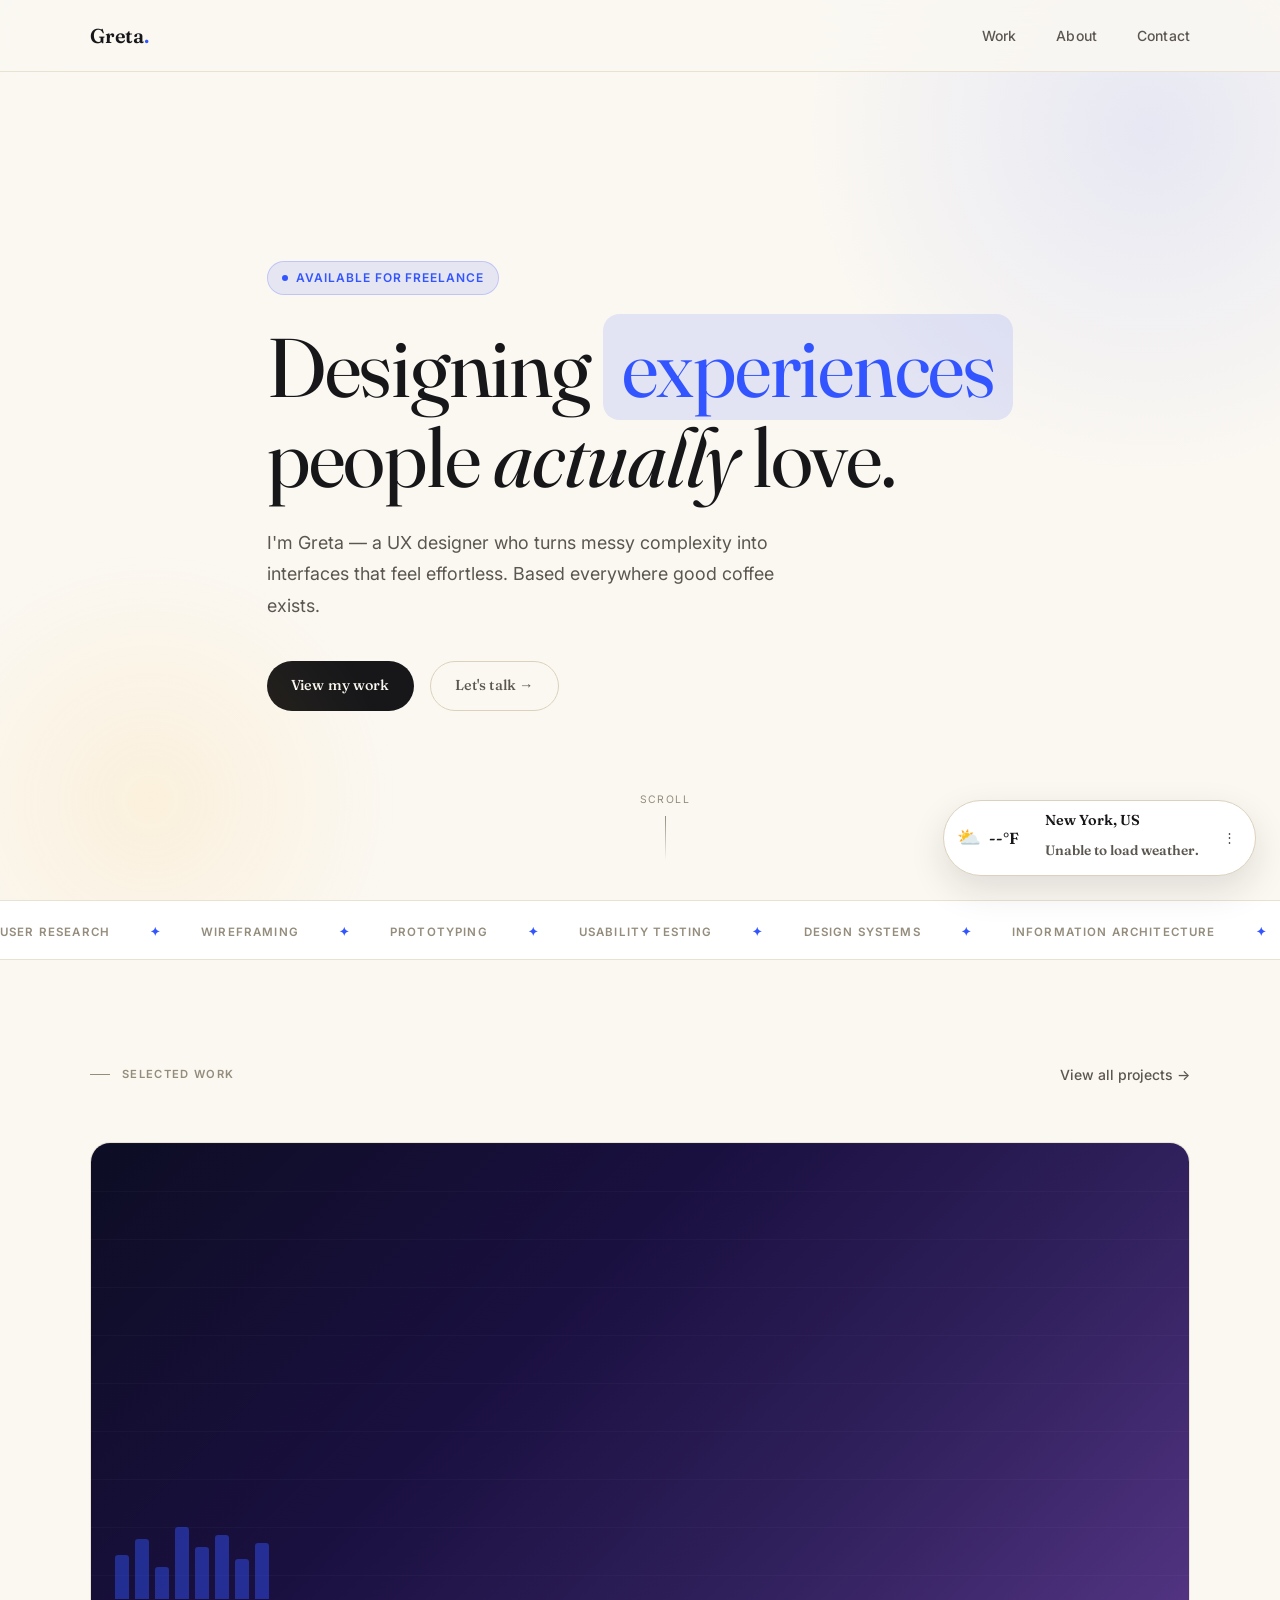
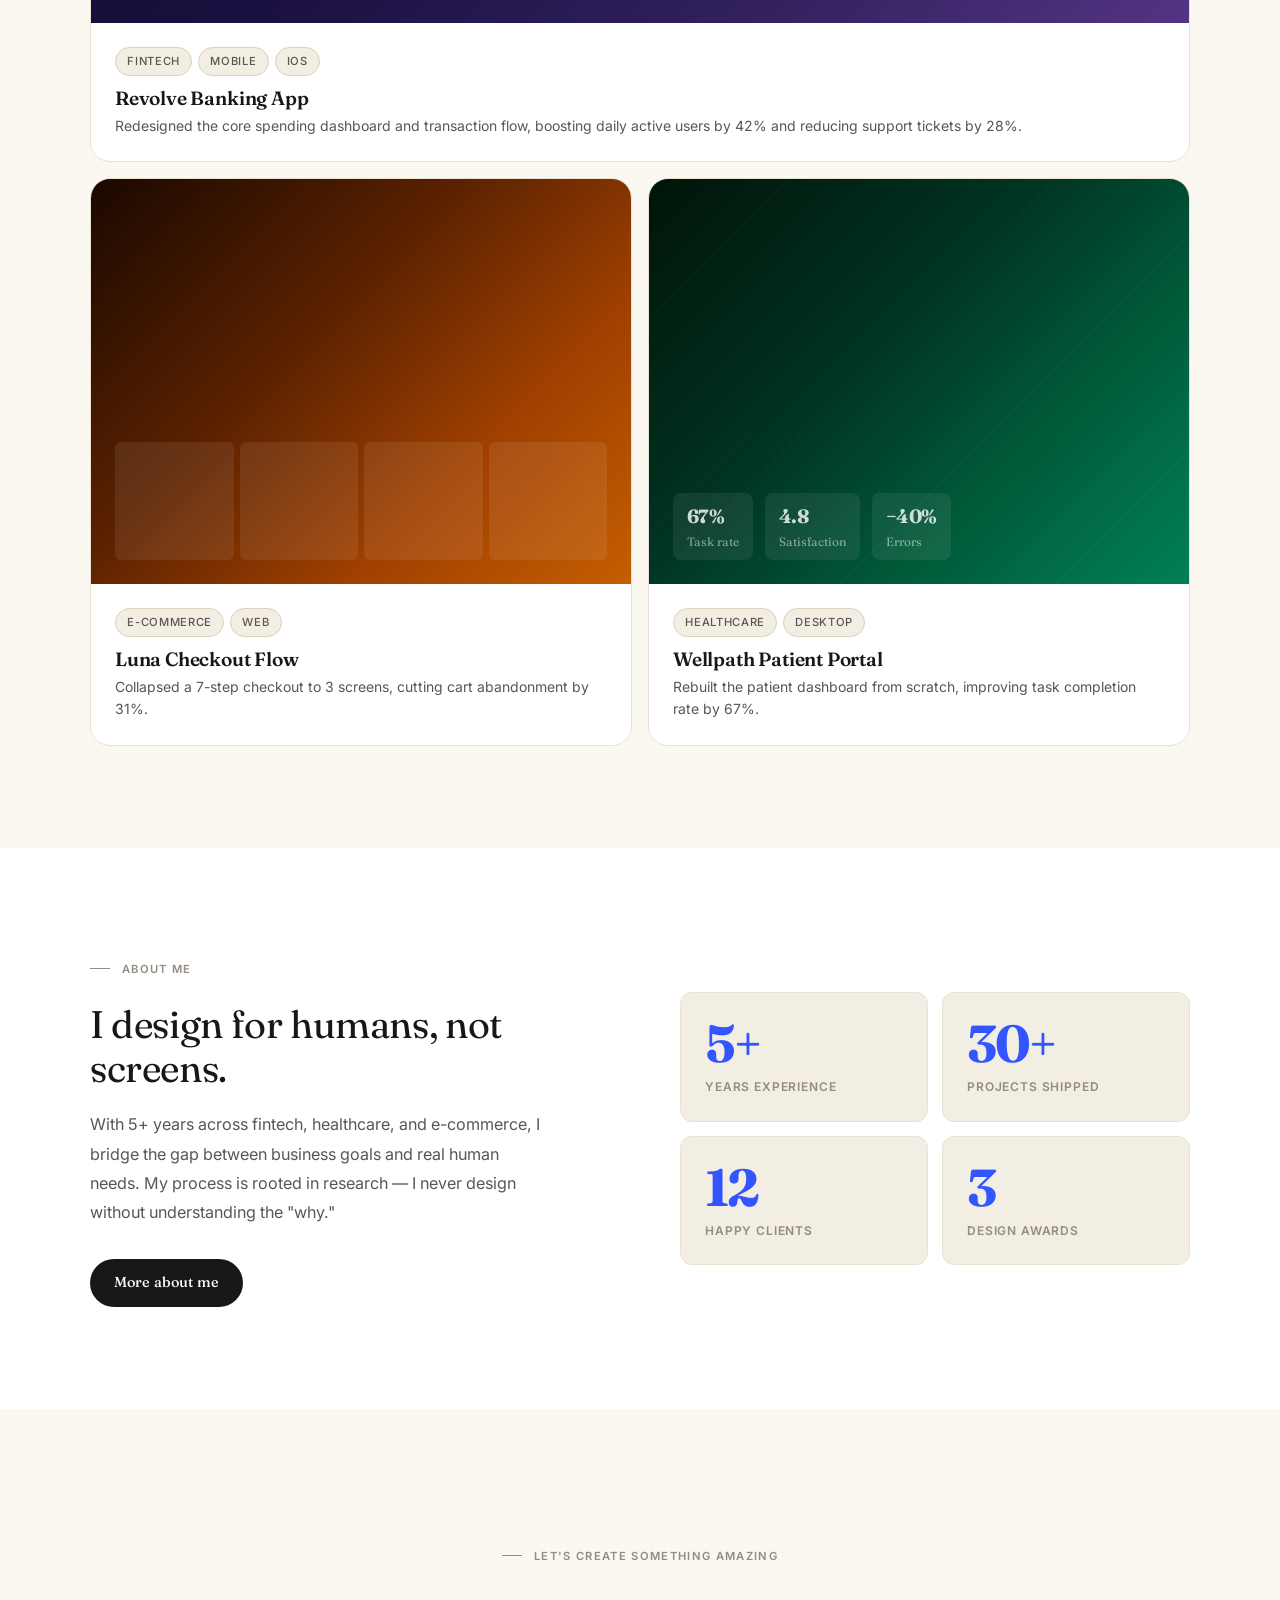
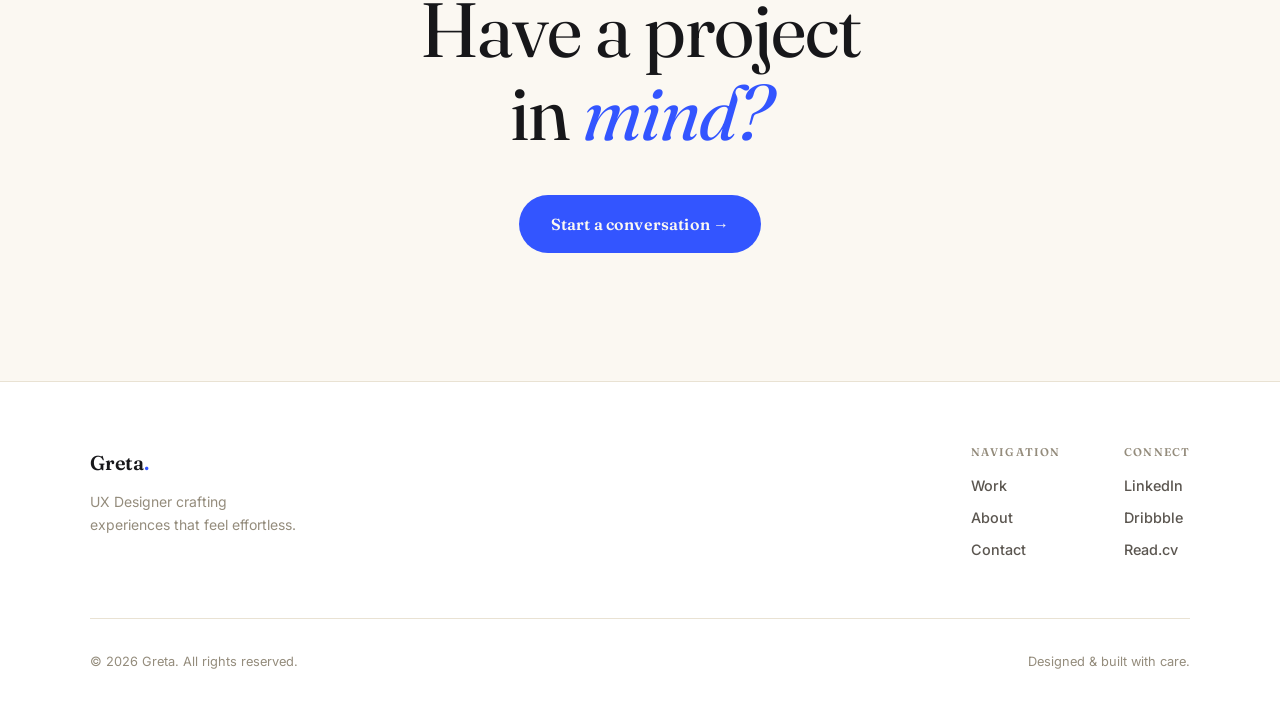
==== commit 8333fbe9: "Look and feel refresh" ====
--- a/index.html
+++ b/index.html
@@ -7,7 +7,7 @@
   <title>Greta — UX Designer</title>
   <link rel="preconnect" href="https://fonts.googleapis.com">
   <link rel="preconnect" href="https://fonts.gstatic.com" crossorigin>
-  <link href="https://fonts.googleapis.com/css2?family=Space+Grotesk:wght@300;400;500;600;700&family=Inter:ital,wght@0,300;0,400;0,500;1,400&display=swap" rel="stylesheet">
+  <link href="https://fonts.googleapis.com/css2?family=Fraunces:ital,wght@0,300..700;1,300..700&family=Inter:ital,wght@0,300;0,400;0,500;1,400&display=swap" rel="stylesheet">
   <link rel="stylesheet" href="css/style.css">
 </head>
 <body>
@@ -29,7 +29,7 @@
     <div class="container">
       <div class="hero__badge">Available for freelance</div>
       <h1 class="hero__hed">
-        Designing experiences<br>
+        Designing <span class="highlight">experiences</span><br>
         people <em>actually</em> love.
       </h1>
       <p class="hero__sub">
@@ -248,76 +248,7 @@
       <button id="w-handle" class="w-handle" aria-label="Move widget">⋮</button>
     </div>
   </div>
-
-  <style>
-    /* Weather widget styles (scoped) */
-    .weather-widget{position:fixed;right:24px;bottom:24px;z-index:9999;touch-action:none}
-    .w-card{display:inline-flex;align-items:center;gap:0.6rem;background:linear-gradient(180deg,rgba(255,255,255,0.02),rgba(255,255,255,0.01));border:1px solid var(--border-2);color:var(--text);padding:0.5rem 0.8rem;border-radius:9999px;min-width:64px;font-family:var(--font-head);font-weight:600;font-size:0.95rem;box-shadow:0 14px 36px rgba(2,6,23,0.55)}
-    .w-left{display:flex;align-items:center;gap:0.5rem}
-    .w-emoji{font-size:1.2rem;line-height:1}
-    .w-temp{font-size:1rem;color:var(--text)}
-    /* removed toggle; details always visible */
-    .w-details{flex:0 0 auto;max-width:320px;opacity:1;padding-left:0.5rem;margin-left:0.5rem;display:flex;flex-direction:column;gap:6px;overflow:hidden;white-space:nowrap}
-    .w-location{font-weight:600;color:var(--text);font-size:0.9rem}
-    .w-desc{font-size:0.85rem;color:var(--text-2)}
-    .w-source{font-size:0.72rem;color:var(--text-muted)}
-    .w-handle{width:26px;height:26px;display:inline-flex;align-items:center;justify-content:center;margin-left:8px;border-radius:6px;color:var(--text-2);border:1px solid rgba(255,255,255,0.04);background:transparent;cursor:grab}
-    .weather-widget.dragging .w-handle{cursor:grabbing}
-    @media (max-width:700px){.weather-widget{right:12px;bottom:12px}}
-  </style>
-
-  <script>
-    (function(){
-      const widget=document.getElementById('weather-widget');
-      const card=document.getElementById('w-card');
-      const emoji=document.getElementById('w-emoji');
-      const tempE=document.getElementById('w-temp');
-      const desc=document.getElementById('w-desc');
-      const src=document.getElementById('w-source');
-      const loc=document.getElementById('w-location');
-      const handle=document.getElementById('w-handle');
-
-      function codeToEmoji(code){
-        if(code===0) return {e:'☀️',t:'Clear'};
-        if(code>=1&&code<=3) return {e:'🌤️',t:'Partly cloudy'};
-        if([45,48].includes(code)) return {e:'🌫️',t:'Fog'};
-        if([51,53,55,56,57].includes(code)) return {e:'🌦️',t:'Drizzle'};
-        if([61,63,65,80,81,82].includes(code)) return {e:'🌧️',t:'Rain'};
-        if([66,67].includes(code)) return {e:'🌧️',t:'Freezing rain'};
-        if([71,73,75,77,85,86].includes(code)) return {e:'❄️',t:'Snow'};
-        if([95,96,99].includes(code)) return {e:'⛈️',t:'Thunderstorm'};
-        return {e:'☁️',t:'Cloudy'};
-      }
-
-      async function fetchWeather(lat,lon){
-        try{
-          const url=`https://api.open-meteo.com/v1/forecast?latitude=${lat}&longitude=${lon}&current_weather=true&temperature_unit=fahrenheit&timezone=auto`;
-          const r=await fetch(url); if(!r.ok) throw new Error('weather');
-          const data=await r.json(); const cw=data.current_weather; if(!cw) throw new Error('no current');
-          const t=Math.round(cw.temperature); const m=codeToEmoji(cw.weathercode);
-          emoji.textContent=m.e; tempE.textContent=`${t}°F`;
-          desc.textContent=`${m.t} • Wind ${Math.round(cw.windspeed)} ${data.hourly_units?data.hourly_units.windspeed||'km/h':'km/h'}`;
-          src.textContent=`Updated ${new Date(cw.time).toLocaleTimeString()}`;
-          try{const gurl=`https://geocoding-api.open-meteo.com/v1/reverse?latitude=${lat}&longitude=${lon}&language=en&count=1`;const gr=await fetch(gurl);if(gr.ok){const gd=await gr.json();if(gd.results&&gd.results.length){const r0=gd.results[0];loc.textContent=[r0.name,r0.admin1,r0.country].filter(Boolean).join(', ');}}}catch(e){}
-        }catch(e){desc.textContent='Unable to load weather.';src.textContent=''}
-      }
-
-      function useFallback(){loc.textContent='New York, US';src.textContent='Default location';fetchWeather(40.7128,-74.0060)}
-
-      let dragging=false,startX=0,startY=0,startLeft=0,startTop=0;
-      function clamp(v,a,b){return Math.min(b,Math.max(a,v))}
-      function applyPos(l,t){widget.style.left=l+'px';widget.style.top=t+'px';widget.style.right='auto';widget.style.bottom='auto'}
-      function savePos(){try{localStorage.setItem('weather.pos',JSON.stringify({left:widget.style.left,top:widget.style.top}))}catch(e){}}
-
-      handle.addEventListener('pointerdown',e=>{e.preventDefault();dragging=true;widget.classList.add('dragging');startX=e.clientX;startY=e.clientY;const r=widget.getBoundingClientRect();startLeft=r.left;startTop=r.top;handle.setPointerCapture(e.pointerId)});
-      window.addEventListener('pointermove',e=>{if(!dragging) return;const dx=e.clientX-startX,dy=e.clientY-startY;let left=startLeft+dx,top=startTop+dy;const vw=Math.max(document.documentElement.clientWidth||0,window.innerWidth||0);const vh=Math.max(document.documentElement.clientHeight||0,window.innerHeight||0);const w=widget.offsetWidth,h=widget.offsetHeight;left=clamp(left,8,vw-w-8);top=clamp(top,8,vh-h-8);applyPos(left,top)});
-      window.addEventListener('pointerup',e=>{if(!dragging) return;dragging=false;widget.classList.remove('dragging');try{handle.releasePointerCapture&&handle.releasePointerCapture(e.pointerId)}catch(e){};savePos()});
-
-      // init
-      try{const pos=JSON.parse(localStorage.getItem('weather.pos')||'null');if(pos&&pos.left&&pos.top){widget.style.left=pos.left;widget.style.top=pos.top;widget.style.right='auto';widget.style.bottom='auto'}}catch(e){}
-      if('geolocation' in navigator){navigator.geolocation.getCurrentPosition(p=>{src.textContent='';fetchWeather(p.coords.latitude,p.coords.longitude)},err=>{desc.textContent=err&&err.code===1? 'Location blocked — showing general forecast.':'Unable to access location — showing a general forecast.';useFallback()},{timeout:10000})}else{desc.textContent='Location unavailable — showing general forecast.';useFallback()}
-    })();
-  </script>
+  <script src="js/app.js"></script>
 </body>
 </html>
 
--- a/css/style.css
+++ b/css/style.css
@@ -12,21 +12,22 @@
 
 /* ── Design Tokens ── */
 :root {
-  --bg:          #080808;
-  --surface:     #111111;
-  --surface-2:   #181818;
-  --border:      #1f1f1f;
-  --border-2:    #2a2a2a;
-
-  --text:        #F0EAE0;
-  --text-2:      #A09890;
-  --text-muted:  #5C5550;
-
-  --accent:      #C8F135;
-  --accent-glow: rgba(200, 241, 53, 0.18);
-  --accent-dim:  rgba(200, 241, 53, 0.08);
-
-  --font-head: 'Space Grotesk', 'Helvetica Neue', Arial, sans-serif;
+  --bg:          #FBF8F2;
+  --surface:     #FFFFFF;
+  --surface-2:   #F3EEE3;
+  --border:      #E9E2D3;
+  --border-2:    #DBD1BC;
+
+  --text:        #17171A;
+  --text-2:      #5B5650;
+  --text-muted:  #948C7C;
+
+  --accent:      #3355FF;
+  --accent-glow: rgba(51, 85, 255, 0.18);
+  --accent-dim:  rgba(51, 85, 255, 0.1);
+  --highlight-bg: rgba(51, 85, 255, 0.12);
+
+  --font-head: 'Fraunces', Georgia, 'Times New Roman', serif;
   --font-body: 'Inter', 'Helvetica Neue', Arial, sans-serif;
 
   --r-sm:   6px;
@@ -59,8 +60,19 @@
 
 h1, h2, h3, h4, h5 {
   font-family: var(--font-head);
+  font-weight: 500;
   line-height: 1.08;
-  letter-spacing: -0.025em;
+  letter-spacing: -0.01em;
+}
+
+.highlight {
+  background: var(--highlight-bg);
+  color: var(--accent);
+  font-style: normal;
+  padding: 0.02em 0.22em;
+  border-radius: 0.2em;
+  -webkit-box-decoration-break: clone;
+  box-decoration-break: clone;
 }
 
 /* ── Layout ── */
@@ -80,7 +92,7 @@
   height: var(--nav-h);
   display: flex;
   align-items: center;
-  background: rgba(8, 8, 8, 0.85);
+  background: rgba(251, 248, 242, 0.82);
   backdrop-filter: blur(24px);
   -webkit-backdrop-filter: blur(24px);
   border-bottom: 1px solid var(--border);
@@ -99,9 +111,9 @@
 
 .nav__logo {
   font-family: var(--font-head);
-  font-weight: 700;
-  font-size: 1.2rem;
-  letter-spacing: -0.035em;
+  font-weight: 600;
+  font-size: 1.25rem;
+  letter-spacing: -0.01em;
   transition: opacity 0.2s;
 }
 .nav__logo:hover { opacity: 0.6; }
@@ -241,9 +253,9 @@
   position: absolute;
   width: 700px;
   height: 700px;
-  top: -200px;
-  right: -200px;
-  background: radial-gradient(circle, rgba(83, 52, 131, 0.18) 0%, transparent 70%);
+  top: -220px;
+  right: -220px;
+  background: radial-gradient(circle, rgba(51, 85, 255, 0.1) 0%, transparent 70%);
   pointer-events: none;
 }
 .hero::after {
@@ -253,7 +265,7 @@
   height: 500px;
   bottom: -150px;
   left: -100px;
-  background: radial-gradient(circle, rgba(200, 241, 53, 0.04) 0%, transparent 70%);
+  background: radial-gradient(circle, rgba(255, 196, 92, 0.14) 0%, transparent 70%);
   pointer-events: none;
 }
 
@@ -262,7 +274,7 @@
   align-items: center;
   gap: 0.5rem;
   background: var(--accent-dim);
-  border: 1px solid rgba(200, 241, 53, 0.2);
+  border: 1px solid rgba(51, 85, 255, 0.22);
   color: var(--accent);
   font-size: 0.75rem;
   font-weight: 600;
@@ -283,16 +295,17 @@
 }
 
 .hero__hed {
-  font-size: clamp(2.75rem, 6.5vw, 6.5rem);
-  font-weight: 700;
-  letter-spacing: -0.03em;
-  line-height: 1.03;
+  font-size: clamp(2.75rem, 6.5vw, 6.25rem);
+  font-weight: 400;
+  letter-spacing: -0.015em;
+  line-height: 1.08;
   margin-bottom: 1.5rem;
   animation: fadeUp 0.8s var(--ease-out) 0.2s both;
 }
 .hero__hed em {
   font-style: italic;
-  color: var(--accent);
+  font-weight: 400;
+  color: inherit;
 }
 
 .hero__sub {
@@ -530,8 +543,9 @@
 .about-strip__text .s-label { margin-bottom: 1.5rem; }
 .about-strip__hed {
   font-size: clamp(1.6rem, 3vw, 2.4rem);
+  font-weight: 400;
   margin-bottom: 1.25rem;
-  line-height: 1.12;
+  line-height: 1.15;
 }
 .about-strip__p {
   color: var(--text-2);
@@ -587,11 +601,12 @@
   margin-bottom: 1.5rem;
 }
 .cta-banner__hed {
-  font-size: clamp(2.5rem, 6vw, 5.5rem);
-  letter-spacing: -0.03em;
+  font-size: clamp(2.5rem, 6vw, 5rem);
+  font-weight: 400;
+  letter-spacing: -0.015em;
   margin-bottom: 2.5rem;
 }
-.cta-banner__hed span { color: var(--accent); }
+.cta-banner__hed span { color: var(--accent); font-style: italic; }
 
 /* ============================================================
    FOOTER
@@ -650,8 +665,9 @@
 }
 .page-hero .s-label { margin-bottom: 1.5rem; animation: fadeUp 0.6s var(--ease-out) 0.1s both; }
 .page-hero__hed {
-  font-size: clamp(2.5rem, 5.5vw, 5rem);
-  letter-spacing: -0.03em;
+  font-size: clamp(2.5rem, 5.5vw, 4.5rem);
+  font-weight: 400;
+  letter-spacing: -0.015em;
   margin-bottom: 1.25rem;
   animation: fadeUp 0.8s var(--ease-out) 0.2s both;
 }
@@ -714,6 +730,7 @@
 
 .profile-bio h2 {
   font-size: clamp(1.5rem, 2.5vw, 2rem);
+  font-weight: 400;
   margin-bottom: 1.5rem;
 }
 .profile-bio p {
@@ -772,7 +789,7 @@
   height: 10px;
   border-radius: 50%;
   background: var(--accent);
-  box-shadow: 0 0 0 4px rgba(200,241,53,0.12);
+  box-shadow: 0 0 0 4px rgba(51,85,255,0.14);
 }
 
 .timeline-period {
@@ -799,6 +816,21 @@
   font-size: 0.9375rem;
   line-height: 1.7;
 }
+
+/* Weather widget styles (moved from inline in index.html) */
+.weather-widget{position:fixed;right:24px;bottom:24px;z-index:9999;touch-action:none}
+.w-card{display:inline-flex;align-items:center;gap:0.6rem;background:var(--surface);border:1px solid var(--border-2);color:var(--text);padding:0.5rem 0.8rem;border-radius:9999px;min-width:64px;font-family:var(--font-head);font-weight:600;font-size:0.95rem;box-shadow:0 14px 36px rgba(23,23,26,0.12)}
+.w-left{display:flex;align-items:center;gap:0.5rem}
+.w-emoji{font-size:1.2rem;line-height:1}
+.w-temp{font-size:1rem;color:var(--text)}
+/* removed toggle; details always visible */
+.w-details{flex:0 0 auto;max-width:320px;opacity:1;padding-left:0.5rem;margin-left:0.5rem;display:flex;flex-direction:column;gap:6px;overflow:hidden;white-space:nowrap}
+.w-location{font-weight:600;color:var(--text);font-size:0.9rem}
+.w-desc{font-size:0.85rem;color:var(--text-2)}
+.w-source{font-size:0.72rem;color:var(--text-muted)}
+.w-handle{width:26px;height:26px;display:inline-flex;align-items:center;justify-content:center;margin-left:8px;border-radius:6px;color:var(--text-2);border:1px solid rgba(255,255,255,0.04);background:transparent;cursor:grab}
+.weather-widget.dragging .w-handle{cursor:grabbing}
+@media (max-width:700px){.weather-widget{right:12px;bottom:12px}}
 .timeline-tags {
   display: flex;
   gap: 0.375rem;
@@ -986,6 +1018,7 @@
 
 .contact-info__hed {
   font-size: clamp(1.5rem, 2.5vw, 2.25rem);
+  font-weight: 400;
   margin-bottom: 1rem;
   line-height: 1.15;
 }
@@ -1081,7 +1114,7 @@
 .form-textarea:focus,
 .form-select:focus {
   border-color: var(--accent);
-  box-shadow: 0 0 0 3px rgba(200, 241, 53, 0.08);
+  box-shadow: 0 0 0 3px rgba(51, 85, 255, 0.12);
 }
 .form-input::placeholder,
 .form-textarea::placeholder { color: var(--text-muted); }
@@ -1110,8 +1143,8 @@
 }
 
 @keyframes pulse {
-  0%, 100% { opacity: 1;   box-shadow: 0 0 0 0 rgba(200,241,53,0.4); }
-  50%       { opacity: 0.8; box-shadow: 0 0 0 4px rgba(200,241,53,0); }
+  0%, 100% { opacity: 1;   box-shadow: 0 0 0 0 rgba(51,85,255,0.4); }
+  50%       { opacity: 0.8; box-shadow: 0 0 0 4px rgba(51,85,255,0); }
 }
 
 /* ============================================================
